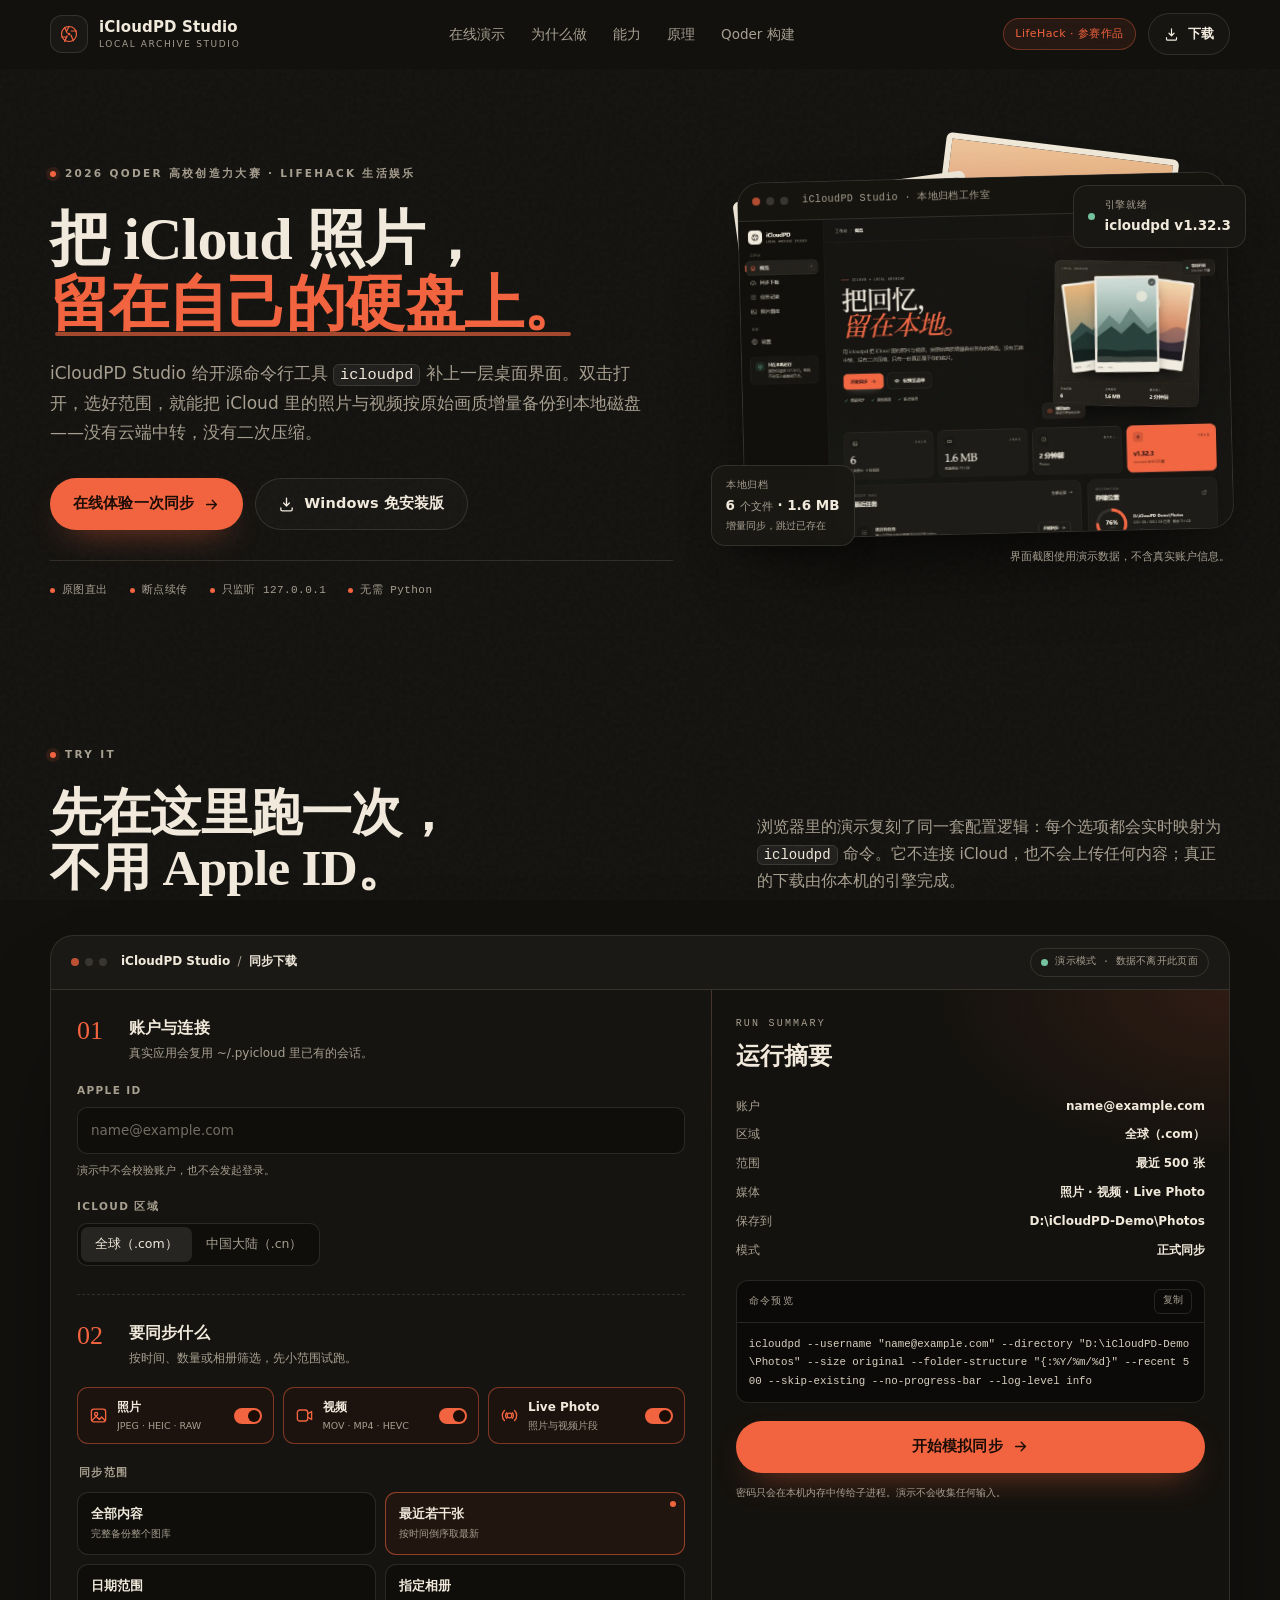
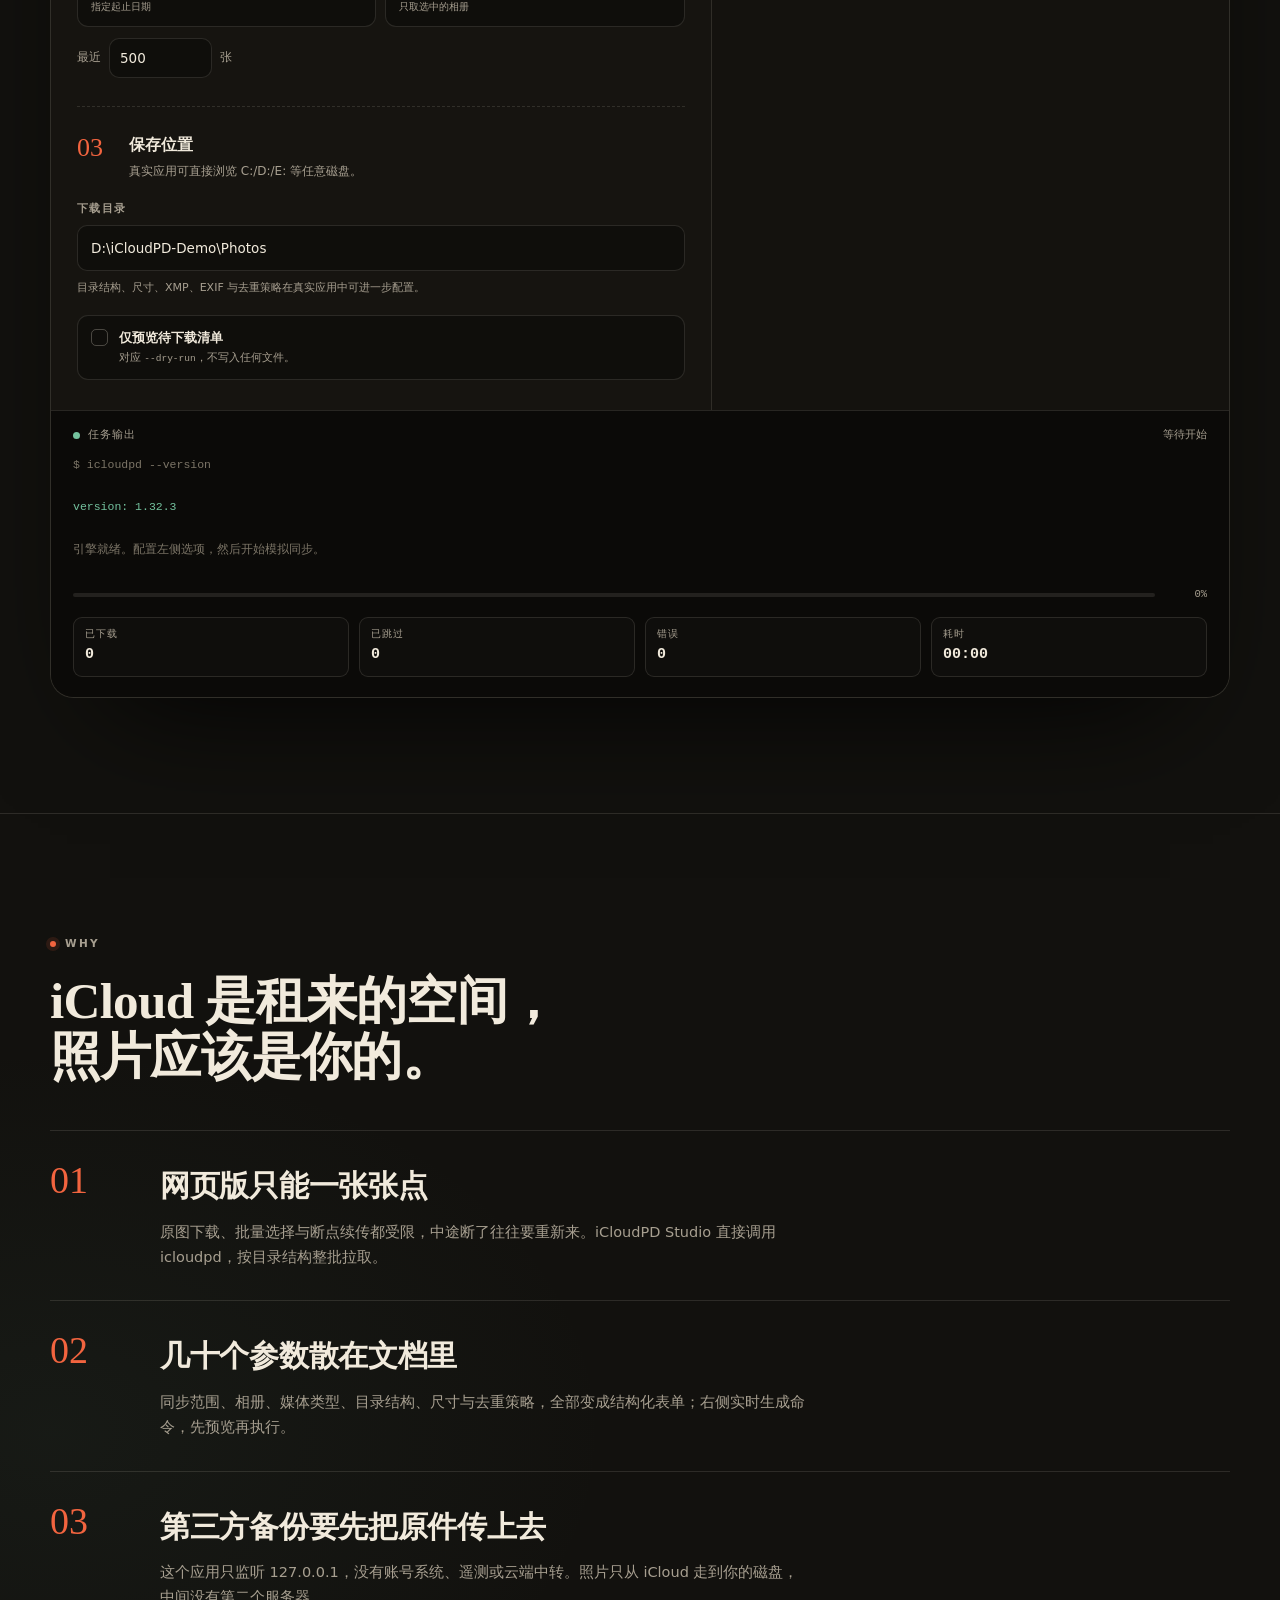
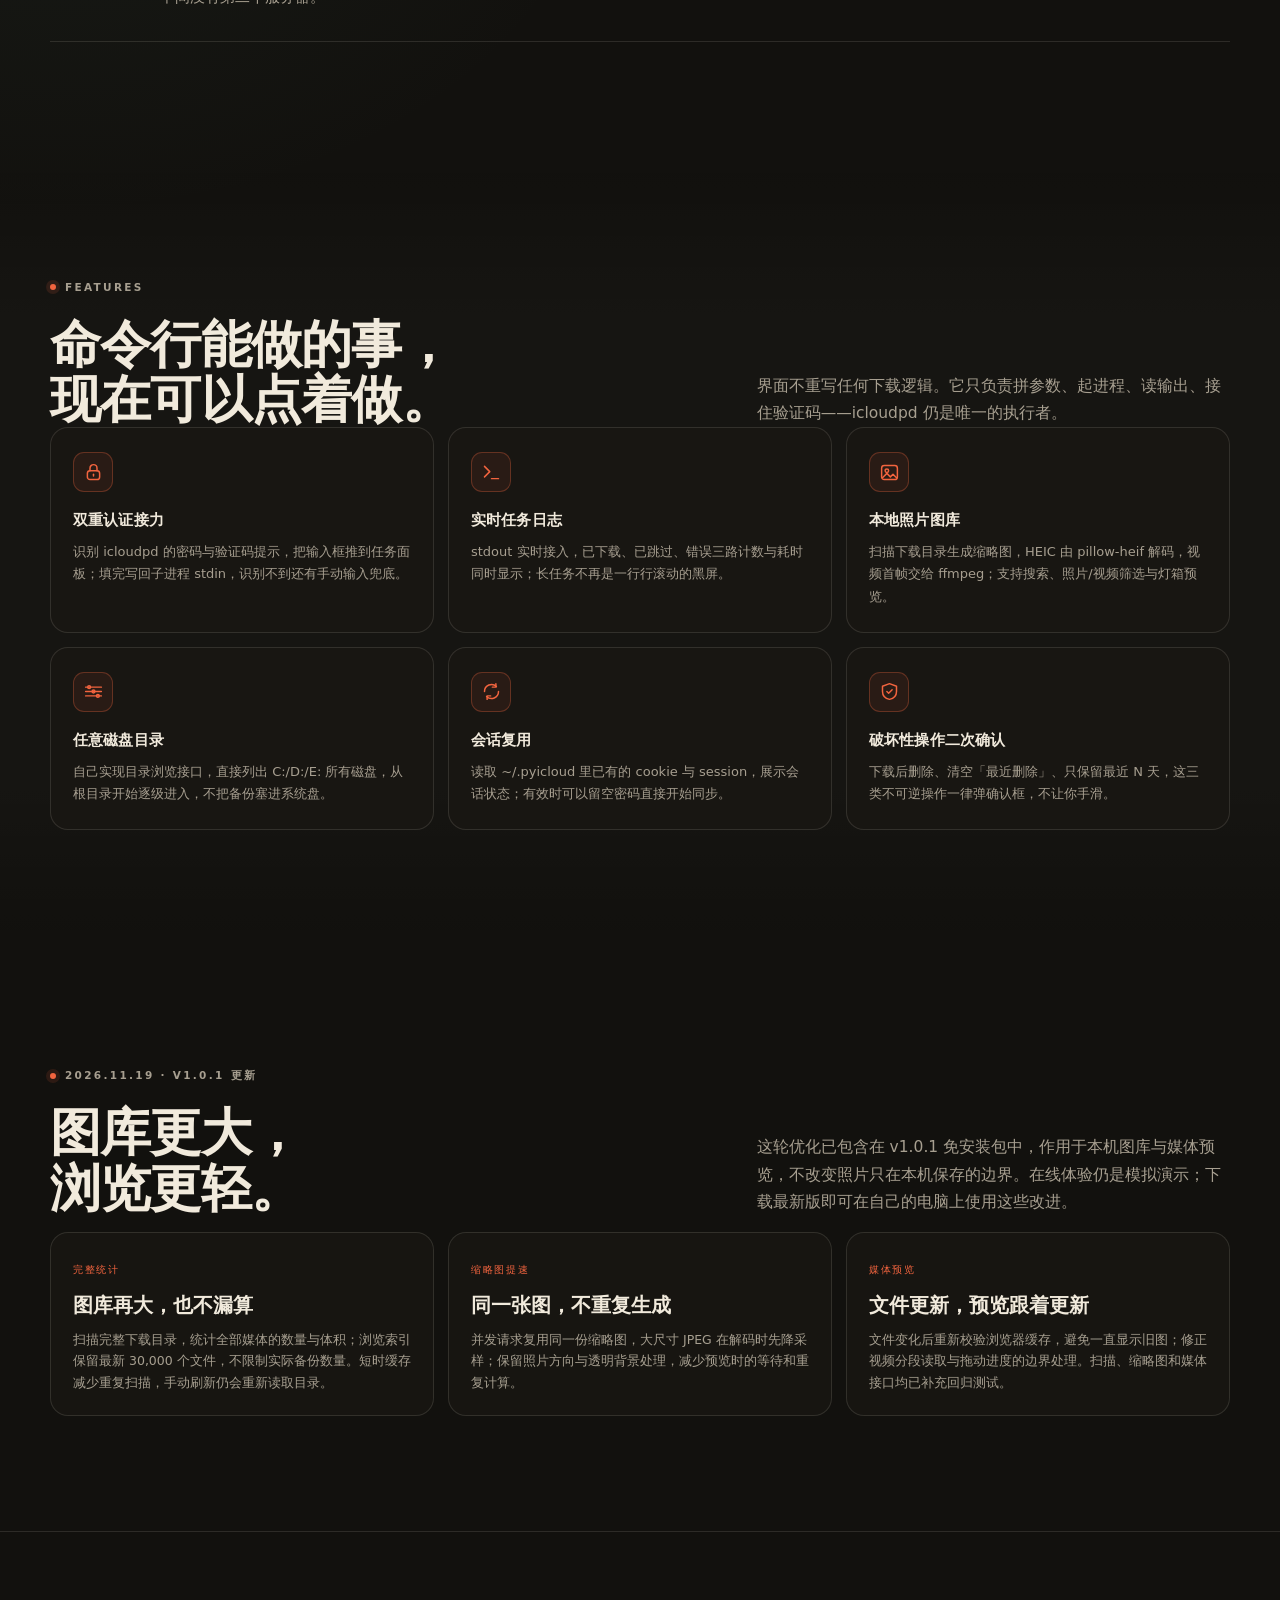
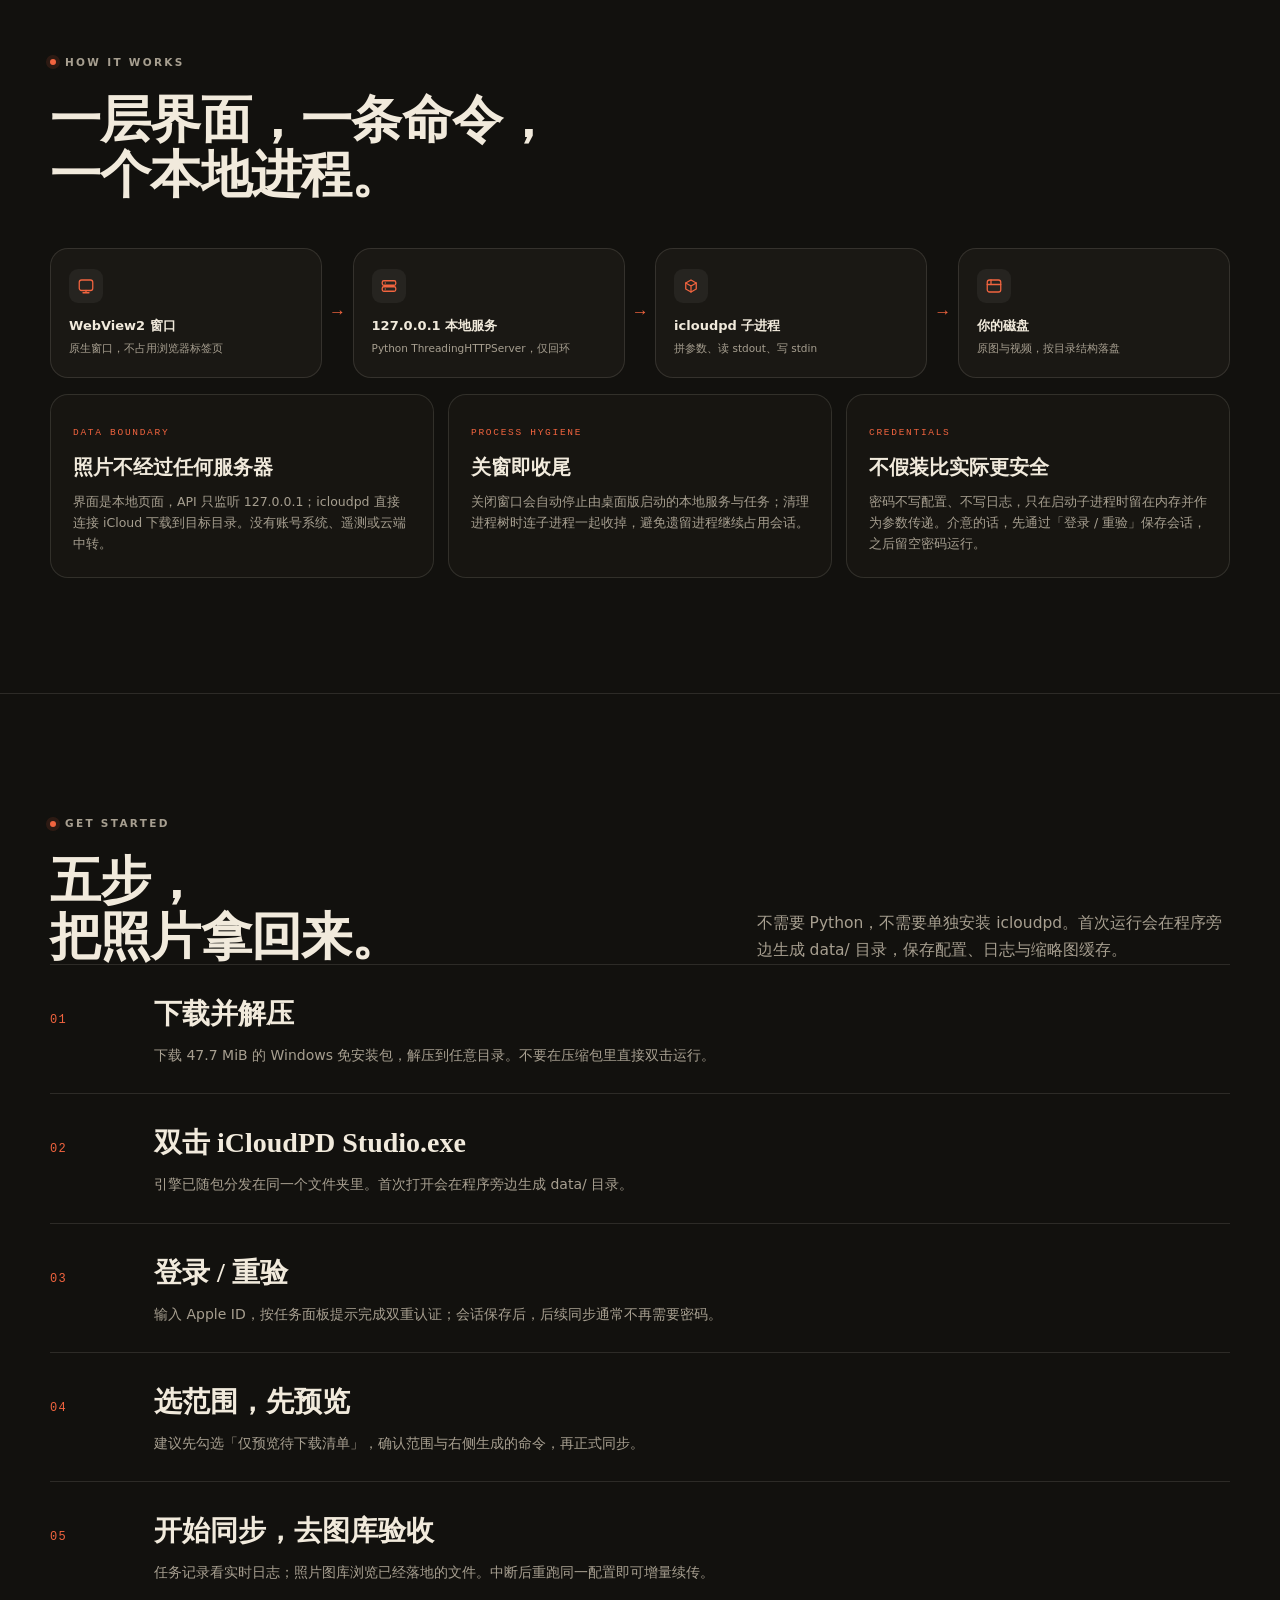
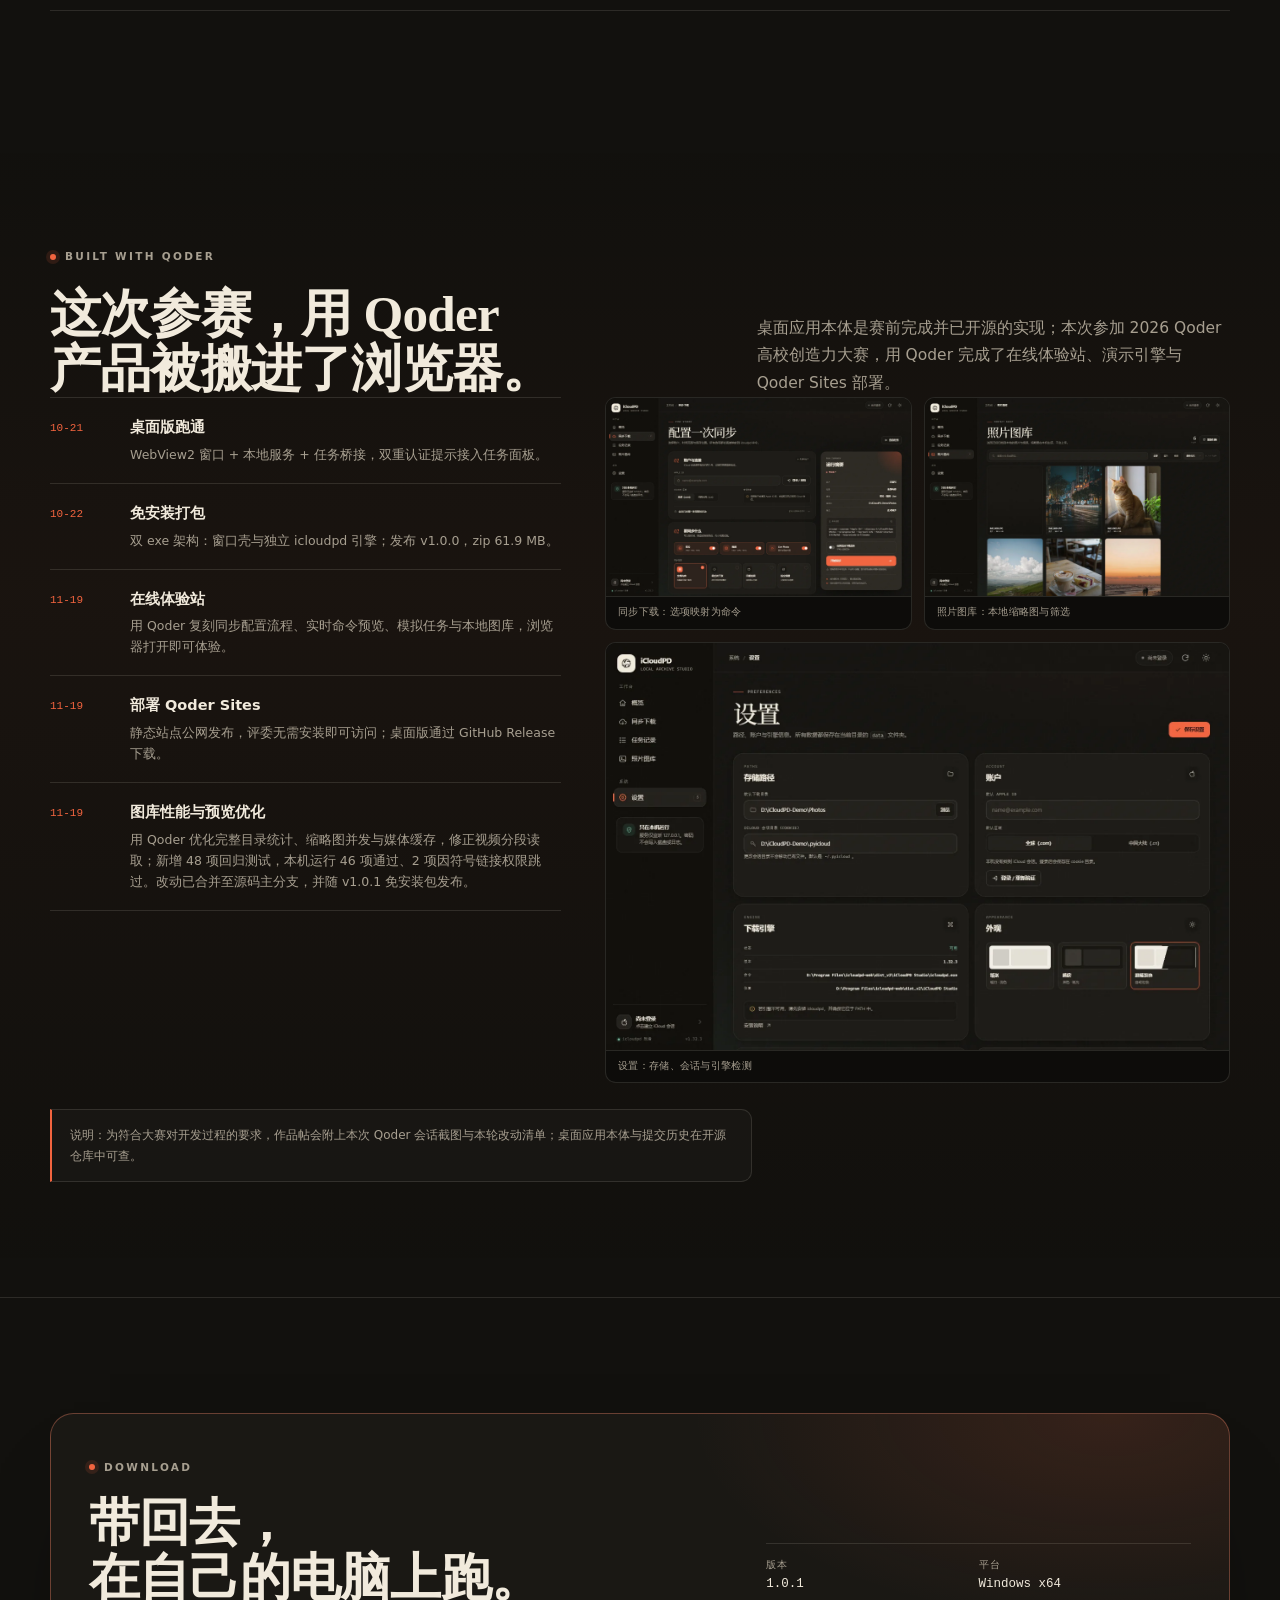
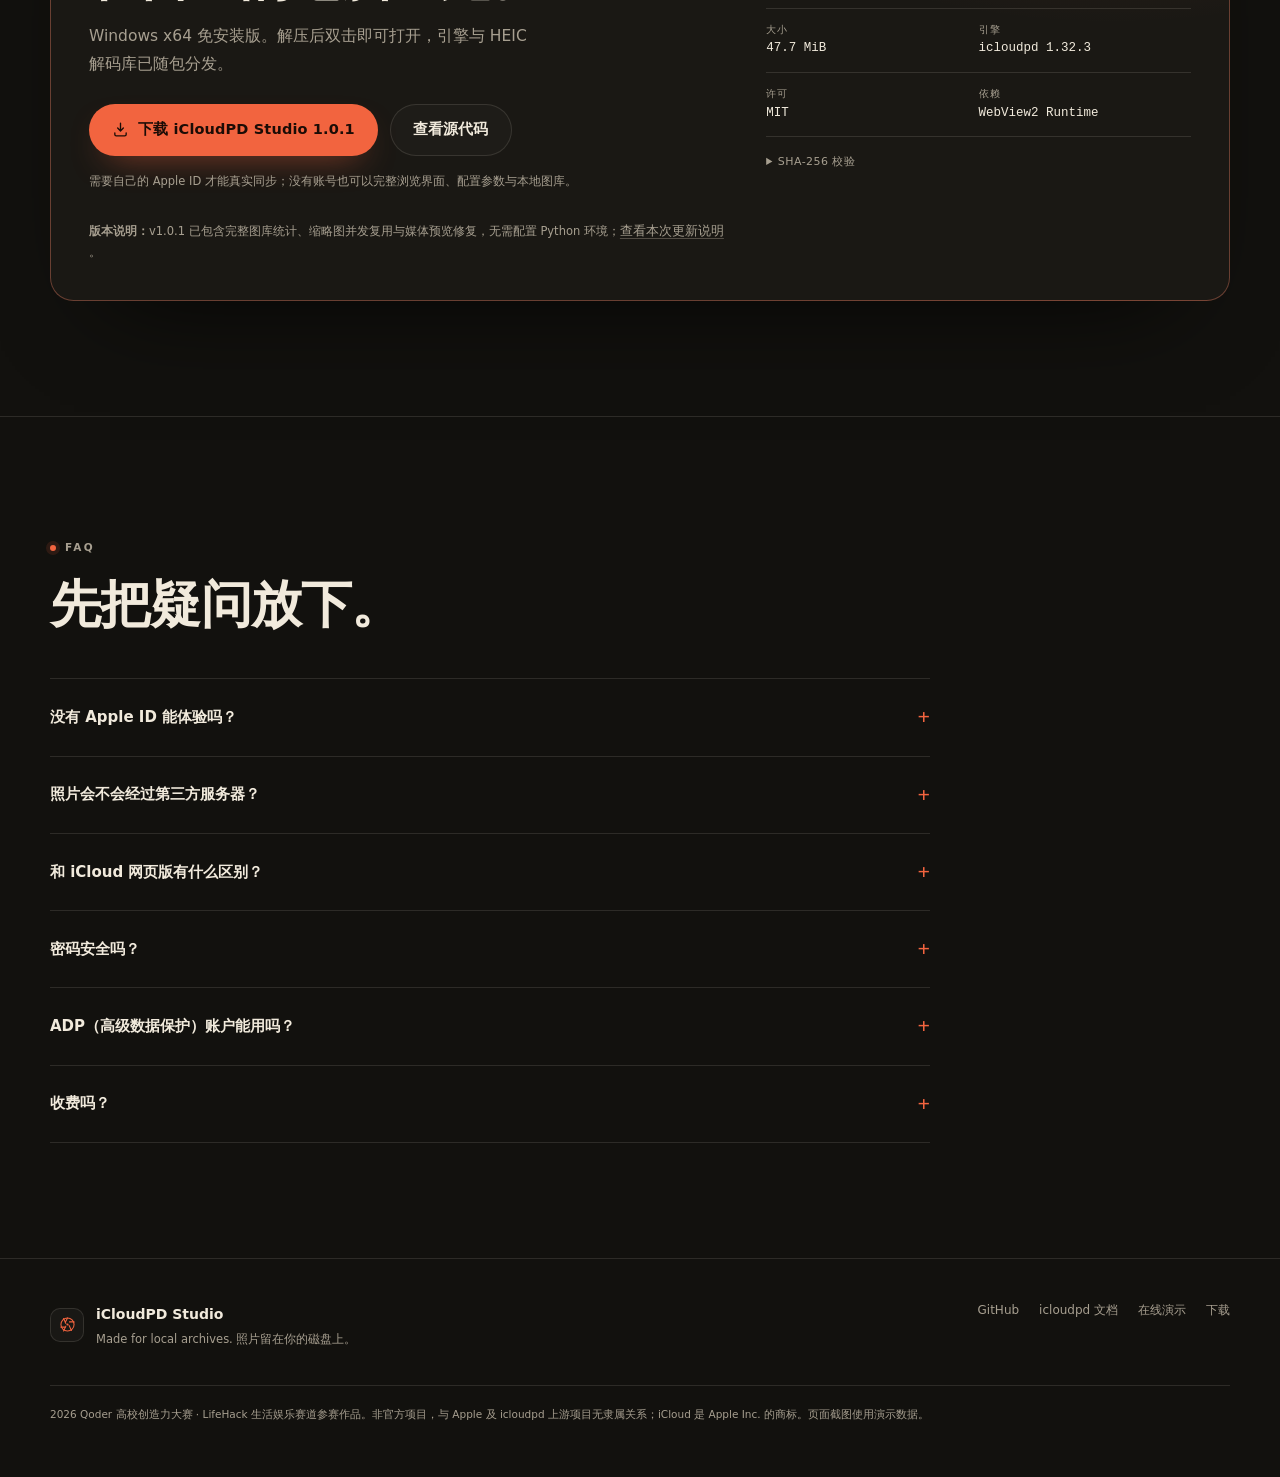
==== web/index.html @ 97afaafe "feat: 发布 v1.0.1 并纳入在线体验站 将图库与媒体预览优化提供为免安装版，统一应用版本、官网下载入口及校验信息。" ====
<!doctype html>
<html lang="zh-CN">
<head>
  <meta charset="utf-8">
  <meta name="viewport" content="width=device-width, initial-scale=1">
  <title>iCloudPD Studio — 把 iCloud 照片留在自己的硬盘上</title>
  <meta name="description" content="iCloudPD Studio 给开源命令行工具 icloudpd 补上一层桌面界面：双击就能把 iCloud 照片与视频按原始画质增量备份到本地。在线体验同步流程，下载 Windows 免安装版。">
  <meta name="theme-color" content="#12110e">
  <link rel="icon" href="assets/favicon.svg" type="image/svg+xml">
  <meta property="og:type" content="website">
  <meta property="og:title" content="iCloudPD Studio — 把 iCloud 照片留在自己的硬盘上">
  <meta property="og:description" content="给 icloudpd 补一层桌面界面：原图直出、增量续传、双重认证、本地图库。在线体验同步流程，或下载 Windows 免安装版。">
  <meta property="og:image" content="assets/cover.webp">
  <link rel="stylesheet" href="styles.css">
</head>
<body>
<a class="skip-link" href="#main">跳到主要内容</a>

<header class="site-header">
  <div class="shell header-inner">
    <a class="brand" href="#top" aria-label="iCloudPD Studio 首页">
      <span class="brand-mark" aria-hidden="true">
        <svg viewBox="0 0 64 64" role="img"><g fill="none" stroke="currentColor" stroke-width="3.2" stroke-linecap="round"><circle cx="32" cy="32" r="20"/><path d="M32 12 25 26M52 24H38M44 50l-7-15M20 52l7-15M12 40h14M20 14l7 15"/></g><circle cx="32" cy="32" r="3.4" fill="currentColor"/></svg>
      </span>
      <span class="brand-text">
        <strong>iCloudPD Studio</strong>
        <small>LOCAL ARCHIVE STUDIO</small>
      </span>
    </a>

    <nav class="nav" aria-label="主要导航">
      <a href="#demo">在线演示</a>
      <a href="#why">为什么做</a>
      <a href="#features">能力</a>
      <a href="#how">原理</a>
      <a href="#qoder">Qoder 构建</a>
    </nav>

    <div class="header-actions">
      <span class="track-chip" title="2026 Qoder 高校创造力大赛赛道">LifeHack · 参赛作品</span>
      <a class="btn btn-ghost btn-sm" href="#download">
        <svg viewBox="0 0 24 24" aria-hidden="true"><path d="M12 3v11m0 0 4-4m-4 4-4-4M4 17v2a2 2 0 0 0 2 2h12a2 2 0 0 0 2-2v-2"/></svg>
        下载
      </a>
    </div>
  </div>
</header>

<main id="main">
  <a id="top"></a>

  <!-- Hero -->
  <section class="hero">
    <div class="shell hero-grid">
      <div class="hero-copy">
        <p class="eyebrow"><span class="dot"></span> 2026 Qoder 高校创造力大赛 · LifeHack 生活娱乐</p>
        <h1>把 iCloud 照片，<br><em>留在自己的硬盘上。</em></h1>
        <p class="lede">
          iCloudPD Studio 给开源命令行工具 <code>icloudpd</code> 补上一层桌面界面。双击打开，选好范围，就能把 iCloud 里的照片与视频按原始画质增量备份到本地磁盘——没有云端中转，没有二次压缩。
        </p>
        <div class="hero-actions">
          <a class="btn btn-primary" href="#demo">
            在线体验一次同步
            <svg viewBox="0 0 24 24" aria-hidden="true"><path d="M5 12h14m-6-6 6 6-6 6"/></svg>
          </a>
          <a class="btn btn-ghost" href="#download">
            <svg viewBox="0 0 24 24" aria-hidden="true"><path d="M12 3v11m0 0 4-4m-4 4-4-4M4 17v2a2 2 0 0 0 2 2h12a2 2 0 0 0 2-2v-2"/></svg>
            Windows 免安装版
          </a>
        </div>
        <ul class="hero-facts" aria-label="产品特征">
          <li>原图直出</li>
          <li>断点续传</li>
          <li>只监听 127.0.0.1</li>
          <li>无需 Python</li>
        </ul>
      </div>

      <div class="hero-visual" aria-label="iCloudPD Studio 工作台界面截图">
        <div class="photo-stack" aria-hidden="true">
          <span class="paper p1"></span>
          <span class="paper p2"></span>
          <span class="paper p3"></span>
        </div>
        <figure class="device-frame">
          <div class="device-bar" aria-hidden="true">
            <i></i><i></i><i></i>
            <span>iCloudPD Studio · 本地归档工作室</span>
          </div>
          <img src="assets/dashboard.webp" width="1440" height="940" alt="iCloudPD Studio 工作台：本地归档统计、最近任务与存储位置" fetchpriority="high">
        </figure>
        <div class="float-card float-engine">
          <span class="pulse" aria-hidden="true"></span>
          <div><small>引擎就绪</small><strong>icloudpd v1.32.3</strong></div>
        </div>
        <div class="float-card float-archive">
          <small>本地归档</small>
          <strong>6 <span>个文件</span> · 1.6 MB</strong>
          <em>增量同步，跳过已存在</em>
        </div>
        <p class="visual-note">界面截图使用演示数据，不含真实账户信息。</p>
      </div>
    </div>
  </section>

  <!-- Interactive demo -->
  <section class="section demo-section" id="demo">
    <div class="shell">
      <div class="section-head split">
        <div>
          <p class="eyebrow"><span class="dot"></span> TRY IT</p>
          <h2>先在这里跑一次，<br>不用 Apple ID。</h2>
        </div>
        <p class="section-lede">
          浏览器里的演示复刻了同一套配置逻辑：每个选项都会实时映射为 <code>icloudpd</code> 命令。它不连接 iCloud，也不会上传任何内容；真正的下载由你本机的引擎完成。
        </p>
      </div>

      <div class="demo-shell" data-demo>
        <div class="demo-topbar">
          <div class="win-dots" aria-hidden="true"><i></i><i></i><i></i></div>
          <p>iCloudPD Studio <span>/</span> 同步下载</p>
          <span class="demo-badge"><span class="pulse" aria-hidden="true"></span> 演示模式 · 数据不离开此页面</span>
        </div>

        <div class="demo-body">
          <form class="demo-form" id="sync-form" autocomplete="off">
            <div class="form-step">
              <div class="step-head"><span class="step-no">01</span><div><h3>账户与连接</h3><p>真实应用会复用 ~/.pyicloud 里已有的会话。</p></div></div>
              <label class="field">
                <span>Apple ID</span>
                <input type="text" id="account" name="account" placeholder="name@example.com" inputmode="email" spellcheck="false">
                <small>演示中不会校验账户，也不会发起登录。</small>
              </label>
              <div class="field">
                <span>iCloud 区域</span>
                <div class="segmented" role="group" aria-label="iCloud 区域">
                  <button type="button" class="seg is-active" data-region="com" aria-pressed="true">全球（.com）</button>
                  <button type="button" class="seg" data-region="cn" aria-pressed="false">中国大陆（.cn）</button>
                </div>
              </div>
            </div>

            <div class="form-step">
              <div class="step-head"><span class="step-no">02</span><div><h3>要同步什么</h3><p>按时间、数量或相册筛选，先小范围试跑。</p></div></div>

              <div class="media-row" role="group" aria-label="媒体类型">
                <label class="toggle-card is-on">
                  <input type="checkbox" id="media-photo" checked>
                  <span class="toggle-icon" aria-hidden="true">
                    <svg viewBox="0 0 24 24"><rect x="3" y="4" width="18" height="16" rx="3"/><circle cx="9" cy="10" r="2"/><path d="m4 18 5-5 4 4 3-3 4 4"/></svg>
                  </span>
                  <span><strong>照片</strong><small>JPEG · HEIC · RAW</small></span>
                  <span class="switch" aria-hidden="true"></span>
                </label>
                <label class="toggle-card is-on">
                  <input type="checkbox" id="media-video" checked>
                  <span class="toggle-icon" aria-hidden="true">
                    <svg viewBox="0 0 24 24"><rect x="3" y="5" width="13" height="14" rx="3"/><path d="m16 10 5-3v10l-5-3"/></svg>
                  </span>
                  <span><strong>视频</strong><small>MOV · MP4 · HEVC</small></span>
                  <span class="switch" aria-hidden="true"></span>
                </label>
                <label class="toggle-card is-on">
                  <input type="checkbox" id="media-live" checked>
                  <span class="toggle-icon" aria-hidden="true">
                    <svg viewBox="0 0 24 24"><circle cx="12" cy="12" r="3"/><path d="M5.6 5.6a9 9 0 0 0 0 12.8M18.4 5.6a9 9 0 0 1 0 12.8M8.5 8.5a5 5 0 0 0 0 7M15.5 8.5a5 5 0 0 1 0 7"/></svg>
                  </span>
                  <span><strong>Live Photo</strong><small>照片与视频片段</small></span>
                  <span class="switch" aria-hidden="true"></span>
                </label>
              </div>

              <fieldset class="scope-field">
                <legend>同步范围</legend>
                <div class="scope-grid">
                  <label class="scope-card">
                    <input type="radio" name="scope" value="all">
                    <span class="scope-inner"><strong>全部内容</strong><small>完整备份整个图库</small></span>
                  </label>
                  <label class="scope-card is-active">
                    <input type="radio" name="scope" value="recent" checked>
                    <span class="scope-inner"><strong>最近若干张</strong><small>按时间倒序取最新</small></span>
                  </label>
                  <label class="scope-card">
                    <input type="radio" name="scope" value="range">
                    <span class="scope-inner"><strong>日期范围</strong><small>指定起止日期</small></span>
                  </label>
                  <label class="scope-card">
                    <input type="radio" name="scope" value="album">
                    <span class="scope-inner"><strong>指定相册</strong><small>只取选中的相册</small></span>
                  </label>
                </div>

                <div class="scope-extra" data-extra="recent">
                  <label class="inline-field"><span>最近</span><input type="number" id="recent-count" min="1" max="50000" value="500"><span>张</span></label>
                </div>
                <div class="scope-extra" data-extra="range" hidden>
                  <label class="inline-field"><span>从</span><input type="date" id="date-from" value="2026-01-01"><span>到</span><input type="date" id="date-to" value="2026-06-30"></label>
                </div>
                <div class="scope-extra" data-extra="album" hidden>
                  <label class="inline-field"><span>相册名</span><input type="text" id="album-name" value="旅行" maxlength="40"></label>
                </div>
              </fieldset>
            </div>

            <div class="form-step">
              <div class="step-head"><span class="step-no">03</span><div><h3>保存位置</h3><p>真实应用可直接浏览 C:/D:/E: 等任意磁盘。</p></div></div>
              <label class="field">
                <span>下载目录</span>
                <input type="text" id="directory" value="D:\iCloudPD-Demo\Photos" spellcheck="false">
                <small>目录结构、尺寸、XMP、EXIF 与去重策略在真实应用中可进一步配置。</small>
              </label>
              <label class="check-row">
                <input type="checkbox" id="preview-only">
                <span class="check-box" aria-hidden="true"></span>
                <span><strong>仅预览待下载清单</strong><small>对应 <code>--dry-run</code>，不写入任何文件。</small></span>
              </label>
            </div>
          </form>

          <aside class="run-summary" aria-label="运行摘要">
            <div class="summary-top">
              <p class="mono-label">RUN SUMMARY</p>
              <h3>运行摘要</h3>
            </div>
            <dl class="summary-list">
              <div><dt>账户</dt><dd id="sum-account">name@example.com</dd></div>
              <div><dt>区域</dt><dd id="sum-region">全球（.com）</dd></div>
              <div><dt>范围</dt><dd id="sum-scope">最近 500 张</dd></div>
              <div><dt>媒体</dt><dd id="sum-media">照片 · 视频 · Live Photo</dd></div>
              <div><dt>保存到</dt><dd id="sum-dir" class="ellipsis">D:\iCloudPD-Demo\Photos</dd></div>
              <div><dt>模式</dt><dd id="sum-mode">正式同步</dd></div>
            </dl>

            <div class="command-block">
              <div class="command-head">
                <span>命令预览</span>
                <button type="button" class="copy-btn" id="copy-command">复制</button>
              </div>
              <pre id="command-preview"><code></code></pre>
            </div>

            <button type="button" class="btn btn-primary btn-block" id="start-sync">
              开始模拟同步
              <svg viewBox="0 0 24 24" aria-hidden="true"><path d="M5 12h14m-6-6 6 6-6 6"/></svg>
            </button>
            <button type="button" class="text-btn" id="reset-demo" hidden>重置演示</button>
            <p class="summary-hint">密码只会在本机内存中传给子进程。演示不会收集任何输入。</p>
          </aside>
        </div>

        <div class="terminal" id="terminal">
          <div class="terminal-head">
            <span class="terminal-title"><span class="pulse" aria-hidden="true"></span> 任务输出</span>
            <span class="terminal-status" id="terminal-status">等待开始</span>
          </div>
          <pre class="terminal-log" id="log" role="log" aria-live="polite" aria-label="模拟任务日志"><span class="ln muted">$ icloudpd --version</span>
<span class="ln ok">version: 1.32.3</span>
<span class="ln muted">引擎就绪。配置左侧选项，然后开始模拟同步。</span></pre>

          <div class="mfa-panel" id="mfa-panel" hidden>
            <div>
              <strong>需要双重认证</strong>
              <p>你的 Apple ID 正在新设备上登录。输入验证码继续（演示：任意 6 位数字）。</p>
            </div>
            <div class="mfa-actions">
              <input type="text" id="mfa-code" inputmode="numeric" maxlength="6" placeholder="000000" aria-label="双重认证验证码">
              <button type="button" class="btn btn-primary btn-sm" id="mfa-submit">提交验证码</button>
              <button type="button" class="text-btn" id="mfa-fill">填入 123456</button>
            </div>
          </div>

          <div class="progress-row">
            <div class="progress" role="progressbar" aria-label="模拟同步进度" aria-valuemin="0" aria-valuemax="100" aria-valuenow="0" id="progress">
              <span id="progress-bar"></span>
            </div>
            <span id="progress-label">0%</span>
          </div>

          <div class="counters">
            <span><small>已下载</small><strong id="count-done">0</strong></span>
            <span><small>已跳过</small><strong id="count-skip">0</strong></span>
            <span><small>错误</small><strong id="count-error">0</strong></span>
            <span><small>耗时</small><strong id="count-time">00:00</strong></span>
          </div>
        </div>
      </div>

      <!-- Result gallery -->
      <div class="result-gallery" id="result-gallery" hidden>
        <div class="gallery-head">
          <div>
            <p class="mono-label">CONTACT SHEET</p>
            <h3>归档结果 <span id="result-total">6 个文件</span></h3>
            <p class="gallery-sub">演示素材，用于展示真实应用里的本地图库；不是任何账户的真实照片。</p>
          </div>
          <div class="gallery-tools">
            <label class="search-box">
              <svg viewBox="0 0 24 24" aria-hidden="true"><circle cx="11" cy="11" r="7"/><path d="m20 20-3.5-3.5"/></svg>
              <input type="search" id="gallery-search" placeholder="搜索文件名…" aria-label="搜索文件名">
            </label>
            <div class="filter-chips" role="group" aria-label="媒体筛选">
              <button type="button" class="chip is-active" data-filter="all">全部</button>
              <button type="button" class="chip" data-filter="photo">照片</button>
              <button type="button" class="chip" data-filter="video">视频</button>
            </div>
          </div>
        </div>

        <div class="gallery-grid" id="gallery-grid">
          <button type="button" class="photo-card" data-type="photo" data-name="IMG_0004.JPG" data-src="assets/demo-2.webp" data-size="345.7 KB">
            <span class="photo-img"><img src="assets/demo-2.webp" width="265" height="290" alt="夜晚下过雨的城市街道" loading="lazy"></span>
            <span class="photo-meta"><strong>IMG_0004.JPG</strong><small>照片 · 345.7 KB</small></span>
          </button>
          <button type="button" class="photo-card" data-type="photo" data-name="IMG_0002.JPG" data-src="assets/demo-3.webp" data-size="301.3 KB">
            <span class="photo-img"><img src="assets/demo-3.webp" width="273" height="290" alt="窗台上的橘猫" loading="lazy"></span>
            <span class="photo-meta"><strong>IMG_0002.JPG</strong><small>照片 · 301.3 KB</small></span>
          </button>
          <button type="button" class="photo-card" data-type="photo" data-name="IMG_0001.JPG" data-src="assets/demo-4.webp" data-size="286.9 KB">
            <span class="photo-img"><img src="assets/demo-4.webp" width="265" height="268" alt="云层下的绿色山谷" loading="lazy"></span>
            <span class="photo-meta"><strong>IMG_0001.JPG</strong><small>照片 · 286.9 KB</small></span>
          </button>
          <button type="button" class="photo-card" data-type="photo" data-name="IMG_0003.JPG" data-src="assets/demo-5.webp" data-size="318.2 KB">
            <span class="photo-img"><img src="assets/demo-5.webp" width="265" height="268" alt="桌上的拿铁与蛋糕" loading="lazy"></span>
            <span class="photo-meta"><strong>IMG_0003.JPG</strong><small>照片 · 318.2 KB</small></span>
          </button>
          <button type="button" class="photo-card" data-type="photo" data-name="IMG_0005.JPG" data-src="assets/demo-6.webp" data-size="262.4 KB">
            <span class="photo-img"><img src="assets/demo-6.webp" width="273" height="268" alt="海边日落与两个人的剪影" loading="lazy"></span>
            <span class="photo-meta"><strong>IMG_0005.JPG</strong><small>照片 · 262.4 KB</small></span>
          </button>
          <button type="button" class="photo-card video-card" data-type="video" data-name="IMG_0007.MOV" data-size="12.8 MB">
            <span class="photo-img video-thumb">
              <span class="play-badge" aria-hidden="true"><svg viewBox="0 0 24 24"><path d="M8 5v14l11-7z"/></svg></span>
              <span class="video-lines" aria-hidden="true"></span>
            </span>
            <span class="photo-meta"><strong>IMG_0007.MOV</strong><small>视频 · 12.8 MB</small></span>
          </button>
        </div>
        <p class="gallery-empty" id="gallery-empty" hidden>没有匹配的文件。</p>
      </div>
    </div>
  </section>

  <!-- Why -->
  <section class="section why-section" id="why">
    <div class="shell">
      <div class="section-head">
        <p class="eyebrow"><span class="dot"></span> WHY</p>
        <h2>iCloud 是租来的空间，<br>照片应该是你的。</h2>
      </div>

      <div class="problem-list">
        <article class="problem">
          <span class="problem-no">01</span>
          <div>
            <h3>网页版只能一张张点</h3>
            <p>原图下载、批量选择与断点续传都受限，中途断了往往要重新来。iCloudPD Studio 直接调用 icloudpd，按目录结构整批拉取。</p>
          </div>
        </article>
        <article class="problem">
          <span class="problem-no">02</span>
          <div>
            <h3>几十个参数散在文档里</h3>
            <p>同步范围、相册、媒体类型、目录结构、尺寸与去重策略，全部变成结构化表单；右侧实时生成命令，先预览再执行。</p>
          </div>
        </article>
        <article class="problem">
          <span class="problem-no">03</span>
          <div>
            <h3>第三方备份要先把原件传上去</h3>
            <p>这个应用只监听 127.0.0.1，没有账号系统、遥测或云端中转。照片只从 iCloud 走到你的磁盘，中间没有第二个服务器。</p>
          </div>
        </article>
      </div>
    </div>
  </section>

  <!-- Features -->
  <section class="section features-section" id="features">
    <div class="shell">
      <div class="section-head split">
        <div>
          <p class="eyebrow"><span class="dot"></span> FEATURES</p>
          <h2>命令行能做的事，<br>现在可以点着做。</h2>
        </div>
        <p class="section-lede">界面不重写任何下载逻辑。它只负责拼参数、起进程、读输出、接住验证码——icloudpd 仍是唯一的执行者。</p>
      </div>

      <div class="feature-grid">
        <article class="feature">
          <span class="feature-icon" aria-hidden="true"><svg viewBox="0 0 24 24"><rect x="5" y="10" width="14" height="10" rx="3"/><path d="M8 10V7a4 4 0 0 1 8 0v3"/><path d="M12 14v2"/></svg></span>
          <h3>双重认证接力</h3>
          <p>识别 icloudpd 的密码与验证码提示，把输入框推到任务面板；填完写回子进程 stdin，识别不到还有手动输入兜底。</p>
        </article>
        <article class="feature">
          <span class="feature-icon" aria-hidden="true"><svg viewBox="0 0 24 24"><path d="m4 17 6-6-6-6"/><path d="M12 19h8"/></svg></span>
          <h3>实时任务日志</h3>
          <p>stdout 实时接入，已下载、已跳过、错误三路计数与耗时同时显示；长任务不再是一行行滚动的黑屏。</p>
        </article>
        <article class="feature">
          <span class="feature-icon" aria-hidden="true"><svg viewBox="0 0 24 24"><rect x="3" y="4" width="18" height="16" rx="3"/><circle cx="9" cy="10" r="2"/><path d="m4 18 5-5 4 4 3-3 4 4"/></svg></span>
          <h3>本地照片图库</h3>
          <p>扫描下载目录生成缩略图，HEIC 由 pillow-heif 解码，视频首帧交给 ffmpeg；支持搜索、照片/视频筛选与灯箱预览。</p>
        </article>
        <article class="feature">
          <span class="feature-icon" aria-hidden="true"><svg viewBox="0 0 24 24"><path d="M3 7h18M3 12h18M3 17h18"/><circle cx="7" cy="7" r="1.6"/><circle cx="12" cy="12" r="1.6"/><circle cx="17" cy="17" r="1.6"/></svg></span>
          <h3>任意磁盘目录</h3>
          <p>自己实现目录浏览接口，直接列出 C:/D:/E: 所有磁盘，从根目录开始逐级进入，不把备份塞进系统盘。</p>
        </article>
        <article class="feature">
          <span class="feature-icon" aria-hidden="true"><svg viewBox="0 0 24 24"><path d="M4 12a8 8 0 0 1 13.6-5.7M20 12a8 8 0 0 1-13.6 5.7"/><path d="M17 3v4h-4M7 21v-4h4"/></svg></span>
          <h3>会话复用</h3>
          <p>读取 ~/.pyicloud 里已有的 cookie 与 session，展示会话状态；有效时可以留空密码直接开始同步。</p>
        </article>
        <article class="feature">
          <span class="feature-icon" aria-hidden="true"><svg viewBox="0 0 24 24"><path d="M12 3 4 6v6c0 5 3.4 8 8 9 4.6-1 8-4 8-9V6z"/><path d="m9 12 2 2 4-4"/></svg></span>
          <h3>破坏性操作二次确认</h3>
          <p>下载后删除、清空「最近删除」、只保留最近 N 天，这三类不可逆操作一律弹确认框，不让你手滑。</p>
        </article>
      </div>
    </div>
  </section>

  <section class="section" id="updates" aria-labelledby="updates-title">
    <div class="shell">
      <div class="section-head split">
        <div>
          <p class="eyebrow"><span class="dot"></span> 2026.11.19 · v1.0.1 更新</p>
          <h2 id="updates-title">图库更大，<br>浏览更轻。</h2>
        </div>
        <p class="section-lede">这轮优化已包含在 v1.0.1 免安装包中，作用于本机图库与媒体预览，不改变照片只在本机保存的边界。在线体验仍是模拟演示；下载最新版即可在自己的电脑上使用这些改进。</p>
      </div>
      <div class="how-notes">
        <article class="note-card">
          <span class="note-label">完整统计</span>
          <h3>图库再大，也不漏算</h3>
          <p>扫描完整下载目录，统计全部媒体的数量与体积；浏览索引保留最新 30,000 个文件，不限制实际备份数量。短时缓存减少重复扫描，手动刷新仍会重新读取目录。</p>
        </article>
        <article class="note-card">
          <span class="note-label">缩略图提速</span>
          <h3>同一张图，不重复生成</h3>
          <p>并发请求复用同一份缩略图，大尺寸 JPEG 在解码时先降采样；保留照片方向与透明背景处理，减少预览时的等待和重复计算。</p>
        </article>
        <article class="note-card">
          <span class="note-label">媒体预览</span>
          <h3>文件更新，预览跟着更新</h3>
          <p>文件变化后重新校验浏览器缓存，避免一直显示旧图；修正视频分段读取与拖动进度的边界处理。扫描、缩略图和媒体接口均已补充回归测试。</p>
        </article>
      </div>
    </div>
  </section>

  <!-- How it works -->
  <section class="section how-section" id="how">
    <div class="shell">
      <div class="section-head">
        <p class="eyebrow"><span class="dot"></span> HOW IT WORKS</p>
        <h2>一层界面，一条命令，<br>一个本地进程。</h2>
      </div>

      <div class="flow" role="img" aria-label="数据流：WebView2 窗口到本地服务，再到 icloudpd 子进程，最后写入本地磁盘">
        <div class="flow-node">
          <span class="flow-icon" aria-hidden="true"><svg viewBox="0 0 24 24"><rect x="3" y="4" width="18" height="14" rx="3"/><path d="M8 21h8M12 18v3"/></svg></span>
          <strong>WebView2 窗口</strong>
          <small>原生窗口，不占用浏览器标签页</small>
        </div>
        <span class="flow-arrow" aria-hidden="true">→</span>
        <div class="flow-node">
          <span class="flow-icon" aria-hidden="true"><svg viewBox="0 0 24 24"><rect x="3" y="5" width="18" height="6" rx="2"/><rect x="3" y="13" width="18" height="6" rx="2"/><path d="M7 8h.01M7 16h.01"/></svg></span>
          <strong>127.0.0.1 本地服务</strong>
          <small>Python ThreadingHTTPServer，仅回环</small>
        </div>
        <span class="flow-arrow" aria-hidden="true">→</span>
        <div class="flow-node">
          <span class="flow-icon" aria-hidden="true"><svg viewBox="0 0 24 24"><path d="m5 8 7-4 7 4v8l-7 4-7-4z"/><path d="m5 8 7 4 7-4M12 12v8"/></svg></span>
          <strong>icloudpd 子进程</strong>
          <small>拼参数、读 stdout、写 stdin</small>
        </div>
        <span class="flow-arrow" aria-hidden="true">→</span>
        <div class="flow-node">
          <span class="flow-icon" aria-hidden="true"><svg viewBox="0 0 24 24"><rect x="3" y="4" width="18" height="16" rx="3"/><path d="M3 10h18M8 4v6"/></svg></span>
          <strong>你的磁盘</strong>
          <small>原图与视频，按目录结构落盘</small>
        </div>
      </div>

      <div class="how-notes">
        <div class="note-card">
          <span class="note-label">DATA BOUNDARY</span>
          <h3>照片不经过任何服务器</h3>
          <p>界面是本地页面，API 只监听 127.0.0.1；icloudpd 直接连接 iCloud 下载到目标目录。没有账号系统、遥测或云端中转。</p>
        </div>
        <div class="note-card">
          <span class="note-label">PROCESS HYGIENE</span>
          <h3>关窗即收尾</h3>
          <p>关闭窗口会自动停止由桌面版启动的本地服务与任务；清理进程树时连子进程一起收掉，避免遗留进程继续占用会话。</p>
        </div>
        <div class="note-card">
          <span class="note-label">CREDENTIALS</span>
          <h3>不假装比实际更安全</h3>
          <p>密码不写配置、不写日志，只在启动子进程时留在内存并作为参数传递。介意的话，先通过「登录 / 重验」保存会话，之后留空密码运行。</p>
        </div>
      </div>
    </div>
  </section>

  <!-- Steps -->
  <section class="section steps-section" id="steps">
    <div class="shell">
      <div class="section-head split">
        <div>
          <p class="eyebrow"><span class="dot"></span> GET STARTED</p>
          <h2>五步，<br>把照片拿回来。</h2>
        </div>
        <p class="section-lede">不需要 Python，不需要单独安装 icloudpd。首次运行会在程序旁边生成 data/ 目录，保存配置、日志与缩略图缓存。</p>
      </div>

      <ol class="steps">
        <li><span class="step-num">01</span><div><h3>下载并解压</h3><p>下载 47.7 MiB 的 Windows 免安装包，解压到任意目录。不要在压缩包里直接双击运行。</p></div></li>
        <li><span class="step-num">02</span><div><h3>双击 iCloudPD Studio.exe</h3><p>引擎已随包分发在同一个文件夹里。首次打开会在程序旁边生成 data/ 目录。</p></div></li>
        <li><span class="step-num">03</span><div><h3>登录 / 重验</h3><p>输入 Apple ID，按任务面板提示完成双重认证；会话保存后，后续同步通常不再需要密码。</p></div></li>
        <li><span class="step-num">04</span><div><h3>选范围，先预览</h3><p>建议先勾选「仅预览待下载清单」，确认范围与右侧生成的命令，再正式同步。</p></div></li>
        <li><span class="step-num">05</span><div><h3>开始同步，去图库验收</h3><p>任务记录看实时日志；照片图库浏览已经落地的文件。中断后重跑同一配置即可增量续传。</p></div></li>
      </ol>
    </div>
  </section>

  <!-- Qoder -->
  <section class="section qoder-section" id="qoder">
    <div class="shell">
      <div class="section-head split">
        <div>
          <p class="eyebrow"><span class="dot"></span> BUILT WITH QODER</p>
          <h2>这次参赛，用 Qoder<br>产品被搬进了浏览器。</h2>
        </div>
        <p class="section-lede">
          桌面应用本体是赛前完成并已开源的实现；本次参加 2026 Qoder 高校创造力大赛，用 Qoder 完成了在线体验站、演示引擎与 Qoder Sites 部署。
        </p>
      </div>

      <div class="qoder-layout">
        <ol class="timeline">
          <li><span class="time">10-21</span><div><h3>桌面版跑通</h3><p>WebView2 窗口 + 本地服务 + 任务桥接，双重认证提示接入任务面板。</p></div></li>
          <li><span class="time">10-22</span><div><h3>免安装打包</h3><p>双 exe 架构：窗口壳与独立 icloudpd 引擎；发布 v1.0.0，zip 61.9 MB。</p></div></li>
          <li><span class="time">11-19</span><div><h3>在线体验站</h3><p>用 Qoder 复刻同步配置流程、实时命令预览、模拟任务与本地图库，浏览器打开即可体验。</p></div></li>
          <li><span class="time">11-19</span><div><h3>部署 Qoder Sites</h3><p>静态站点公网发布，评委无需安装即可访问；桌面版通过 GitHub Release 下载。</p></div></li>
          <li><span class="time">11-19</span><div><h3>图库性能与预览优化</h3><p>用 Qoder 优化完整目录统计、缩略图并发与媒体缓存，修正视频分段读取；新增 48 项回归测试，本机运行 46 项通过、2 项因符号链接权限跳过。改动已合并至源码主分支，并随 v1.0.1 免安装包发布。</p></div></li>
        </ol>

        <div class="shot-stack">
          <figure><img src="assets/download.webp" width="1440" height="940" alt="同步下载配置页" loading="lazy"><figcaption>同步下载：选项映射为命令</figcaption></figure>
          <figure><img src="assets/gallery.webp" width="1440" height="940" alt="照片图库页面" loading="lazy"><figcaption>照片图库：本地缩略图与筛选</figcaption></figure>
          <figure><img src="assets/settings.webp" width="1440" height="940" alt="设置页面" loading="lazy"><figcaption>设置：存储、会话与引擎检测</figcaption></figure>
        </div>
      </div>

      <p class="honest-note">
        说明：为符合大赛对开发过程的要求，作品帖会附上本次 Qoder 会话截图与本轮改动清单；桌面应用本体与提交历史在开源仓库中可查。
      </p>
    </div>
  </section>

  <!-- Download -->
  <section class="section download-section" id="download">
    <div class="shell">
      <div class="download-card">
        <div class="download-main">
          <p class="eyebrow"><span class="dot"></span> DOWNLOAD</p>
          <h2>带回去，<br>在自己的电脑上跑。</h2>
          <p class="section-lede">Windows x64 免安装版。解压后双击即可打开，引擎与 HEIC 解码库已随包分发。</p>
          <div class="download-actions">
            <a class="btn btn-primary" href="https://github.com/Niobium-41-nb/icloudpd-studio/releases/download/v1.0.1/iCloudPD-Studio-1.0.1-win64.zip" target="_blank" rel="noopener">
              <svg viewBox="0 0 24 24" aria-hidden="true"><path d="M12 3v11m0 0 4-4m-4 4-4-4M4 17v2a2 2 0 0 0 2 2h12a2 2 0 0 0 2-2v-2"/></svg>
              下载 iCloudPD Studio 1.0.1
            </a>
            <a class="btn btn-ghost" href="https://github.com/Niobium-41-nb/icloudpd-studio" target="_blank" rel="noopener">查看源代码</a>
          </div>
          <p class="download-note">需要自己的 Apple ID 才能真实同步；没有账号也可以完整浏览界面、配置参数与本地图库。</p>
          <p class="download-note"><strong>版本说明：</strong>v1.0.1 已包含完整图库统计、缩略图并发复用与媒体预览修复，无需配置 Python 环境；<a class="text-btn" href="#updates">查看本次更新说明</a>。</p>
        </div>

        <div class="download-meta">
          <dl>
            <div><dt>版本</dt><dd>1.0.1</dd></div>
            <div><dt>平台</dt><dd>Windows x64</dd></div>
            <div><dt>大小</dt><dd>47.7 MiB</dd></div>
            <div><dt>引擎</dt><dd>icloudpd 1.32.3</dd></div>
            <div><dt>许可</dt><dd>MIT</dd></div>
            <div><dt>依赖</dt><dd>WebView2 Runtime</dd></div>
          </dl>
          <details class="checksum">
            <summary>SHA-256 校验</summary>
            <code>da40fc41a8921d3519558cfc4f8c71ca04eae77403d4cb9397bb20e5a7e4da01</code>
          </details>
        </div>
      </div>
    </div>
  </section>

  <!-- FAQ -->
  <section class="section faq-section" id="faq">
    <div class="shell">
      <div class="section-head">
        <p class="eyebrow"><span class="dot"></span> FAQ</p>
        <h2>先把疑问放下。</h2>
      </div>
      <div class="faq-list">
        <details>
          <summary>没有 Apple ID 能体验吗？</summary>
          <p>在线演示不需要账户，所有选项都在浏览器里模拟。桌面版的界面、配置与本地图库也可以直接浏览；只有真实同步需要你自己的 Apple ID，这是 icloudpd 登录账户的前提。</p>
        </details>
        <details>
          <summary>照片会不会经过第三方服务器？</summary>
          <p>不会。本地服务只监听 127.0.0.1，没有账号系统、遥测或云端中转。下载由你本机的 icloudpd 直接连接 iCloud 完成，文件直接写入目标磁盘。</p>
        </details>
        <details>
          <summary>和 iCloud 网页版有什么区别？</summary>
          <p>网页版偏浏览与少量下载；这里按目录结构整批拉取原图，支持增量、断点续传、双重认证会话、实时日志和本地图库，适合几万张照片的归档。</p>
        </details>
        <details>
          <summary>密码安全吗？</summary>
          <p>密码不写配置、不写日志，只在启动 icloudpd 时留在内存，并作为子进程参数传递。本机其他有权限的进程在任务运行期间可能看到该进程参数；介意的话，先通过「登录 / 重验」保存会话，之后留空密码运行。</p>
        </details>
        <details>
          <summary>ADP（高级数据保护）账户能用吗？</summary>
          <p>不能。这是 icloudpd 上游的限制，不是界面加的。ADP 账户无法通过 icloudpd 登录。</p>
        </details>
        <details>
          <summary>收费吗？</summary>
          <p>应用开源且免费（MIT）。iCloud 存储费用仍由 Apple 收取；这个工具只负责把已经在 iCloud 里的内容备份到你自己的磁盘。</p>
        </details>
      </div>
    </div>
  </section>
</main>

<footer class="site-footer">
  <div class="shell footer-inner">
    <div class="footer-brand">
      <span class="brand-mark small" aria-hidden="true">
        <svg viewBox="0 0 64 64"><g fill="none" stroke="currentColor" stroke-width="3.2" stroke-linecap="round"><circle cx="32" cy="32" r="20"/><path d="M32 12 25 26M52 24H38M44 50l-7-15M20 52l7-15M12 40h14M20 14l7 15"/></g><circle cx="32" cy="32" r="3.4" fill="currentColor"/></svg>
      </span>
      <div>
        <strong>iCloudPD Studio</strong>
        <p>Made for local archives. 照片留在你的磁盘上。</p>
      </div>
    </div>
    <div class="footer-links">
      <a href="https://github.com/Niobium-41-nb/icloudpd-studio" target="_blank" rel="noopener">GitHub</a>
      <a href="https://icloud-photos-downloader.github.io/icloud_photos_downloader/" target="_blank" rel="noopener">icloudpd 文档</a>
      <a href="#demo">在线演示</a>
      <a href="#download">下载</a>
    </div>
    <p class="footer-legal">
      2026 Qoder 高校创造力大赛 · LifeHack 生活娱乐赛道参赛作品。非官方项目，与 Apple 及 icloudpd 上游项目无隶属关系；iCloud 是 Apple Inc. 的商标。页面截图使用演示数据。
    </p>
  </div>
</footer>

<div class="lightbox" id="lightbox" role="dialog" aria-modal="true" aria-label="照片预览" hidden>
  <button type="button" class="lightbox-close" id="lightbox-close" aria-label="关闭预览">×</button>
  <button type="button" class="lightbox-nav prev" id="lightbox-prev" aria-label="上一张">‹</button>
  <figure>
    <img id="lightbox-img" alt="">
    <figcaption id="lightbox-caption"></figcaption>
  </figure>
  <button type="button" class="lightbox-nav next" id="lightbox-next" aria-label="下一张">›</button>
</div>

<script src="app.js"></script>
</body>
</html>
---- web/styles.css ----
/* ==========================================================================
   iCloudPD Studio — competition site
   Warm darkroom, archive paper, editorial type.
   ========================================================================== */

:root {
  --site-bg: #12110e;
  --site-fg: #f1eadc;
  --site-accent: #f2643f;
  --site-on-accent: #1b0c06;
  --site-surface: #1a1814;
  --site-muted: #a79f90;
  --site-border: rgba(241, 234, 220, 0.12);
  --site-font: "Segoe UI Variable Text", "Segoe UI", "Microsoft YaHei UI", "PingFang SC", "Noto Sans SC", system-ui, sans-serif;
  --site-radius: 18px;
  --site-space: 1;
  --site-type: 1;
  --site-motion: 1;

  --bg: var(--site-bg);
  --ink: var(--site-fg);
  --accent: var(--site-accent);
  --on-accent: var(--site-on-accent);
  --surface: var(--site-surface);
  --muted: var(--site-muted);
  --line: var(--site-border);
  --sans: var(--site-font);
  --serif: "Iowan Old Style", "Palatino Linotype", "Songti SC", "Noto Serif SC", "STSong", Georgia, serif;
  --mono: "Cascadia Code", "SFMono-Regular", "JetBrains Mono", Consolas, "Liberation Mono", monospace;
  --radius: var(--site-radius);
  --radius-sm: calc(var(--site-radius) * 0.6);
  --radius-lg: calc(var(--site-radius) * 1.3);
  --shell: 1180px;
  --ease: cubic-bezier(0.22, 0.8, 0.24, 1);
  color-scheme: dark;
}

* { box-sizing: border-box; }

html {
  scroll-behavior: smooth;
  -webkit-font-smoothing: antialiased;
  text-rendering: optimizeLegibility;
}

body {
  margin: 0;
  min-height: 100vh;
  background:
    radial-gradient(1200px 700px at 82% -8%, rgba(242, 100, 63, 0.13), transparent 60%),
    radial-gradient(900px 620px at 4% 32%, rgba(84, 130, 112, 0.08), transparent 62%),
    var(--bg);
  color: var(--ink);
  font-family: var(--sans);
  font-size: 16px;
  line-height: 1.65;
}

body::before {
  content: "";
  position: fixed;
  inset: 0;
  z-index: 0;
  pointer-events: none;
  opacity: 0.035;
  background-image: url("data:image/svg+xml,%3Csvg viewBox='0 0 240 240' xmlns='http://www.w3.org/2000/svg'%3E%3Cfilter id='n'%3E%3CfeTurbulence type='fractalNoise' baseFrequency='.9' numOctaves='3' stitchTiles='stitch'/%3E%3C/filter%3E%3Crect width='100%25' height='100%25' filter='url(%23n)'/%3E%3C/svg%3E");
  mix-blend-mode: screen;
}

::selection { background: var(--accent); color: var(--on-accent); }

:focus-visible {
  outline: 2px solid var(--accent);
  outline-offset: 3px;
}

img { max-width: 100%; display: block; }
a { color: inherit; text-decoration: none; }
button, input, select, textarea { font: inherit; color: inherit; }
button { cursor: pointer; }
h1, h2, h3, p, figure, dl, dd { margin: 0; }
[hidden] { display: none !important; }
ul, ol { margin: 0; padding: 0; list-style: none; }
code, pre { font-family: var(--mono); }

.skip-link {
  position: fixed;
  top: -60px;
  left: 16px;
  z-index: 100;
  padding: 10px 16px;
  border-radius: 999px;
  background: var(--accent);
  color: var(--on-accent);
  font-weight: 700;
  transition: top calc(160ms * var(--site-motion, 1)) var(--ease);
}
.skip-link:focus { top: 12px; }

.shell {
  width: min(var(--shell), calc(100% - 48px));
  margin: 0 auto;
}

/* ---------- Header ---------- */

.site-header {
  position: sticky;
  top: 0;
  z-index: 40;
  border-bottom: 1px solid transparent;
  background: color-mix(in srgb, var(--bg) 72%, transparent);
  backdrop-filter: blur(16px) saturate(1.2);
  transition: border-color calc(200ms * var(--site-motion, 1)) var(--ease);
}
.site-header.scrolled { border-bottom-color: var(--line); }

.header-inner {
  display: flex;
  align-items: center;
  justify-content: space-between;
  gap: 20px;
  height: 68px;
}

.brand {
  display: inline-flex;
  align-items: center;
  gap: 11px;
  flex-shrink: 0;
}
.brand-mark {
  display: grid;
  place-items: center;
  width: 38px;
  height: 38px;
  border: 1px solid var(--line);
  border-radius: 12px;
  background: rgba(255, 255, 255, 0.03);
  color: var(--ink);
}
.brand-mark svg { width: 24px; height: 24px; color: var(--accent); }
.brand-mark.small { width: 34px; height: 34px; border-radius: 10px; }
.brand-mark.small svg { width: 21px; height: 21px; }
.brand-text { display: flex; flex-direction: column; line-height: 1.15; }
.brand-text strong { font-size: 15px; letter-spacing: 0.01em; }
.brand-text small {
  font-size: 9px;
  letter-spacing: 0.18em;
  color: var(--muted);
  margin-top: 3px;
}

.nav { display: flex; align-items: center; gap: 26px; }
.nav a {
  position: relative;
  font-size: 13.5px;
  color: var(--muted);
  transition: color calc(160ms * var(--site-motion, 1)) var(--ease);
}
.nav a::after {
  content: "";
  position: absolute;
  left: 0;
  bottom: -7px;
  width: 100%;
  height: 1px;
  background: var(--accent);
  transform: scaleX(0);
  transform-origin: left;
  transition: transform calc(200ms * var(--site-motion, 1)) var(--ease);
}
.nav a:hover { color: var(--ink); }
.nav a:hover::after { transform: scaleX(1); }

.header-actions { display: flex; align-items: center; gap: 12px; }
.track-chip {
  font-size: 11px;
  letter-spacing: 0.04em;
  color: var(--accent);
  border: 1px solid color-mix(in srgb, var(--accent) 35%, transparent);
  background: color-mix(in srgb, var(--accent) 9%, transparent);
  padding: 6px 11px;
  border-radius: 999px;
  white-space: nowrap;
}

/* ---------- Buttons ---------- */

.btn {
  display: inline-flex;
  align-items: center;
  justify-content: center;
  gap: 9px;
  padding: 13px 22px;
  border-radius: 999px;
  border: 1px solid transparent;
  font-size: 14.5px;
  font-weight: 650;
  letter-spacing: 0.01em;
  white-space: nowrap;
  transition:
    transform calc(160ms * var(--site-motion, 1)) var(--ease),
    background calc(160ms * var(--site-motion, 1)) var(--ease),
    border-color calc(160ms * var(--site-motion, 1)) var(--ease);
}
.btn svg { width: 17px; height: 17px; fill: none; stroke: currentColor; stroke-width: 1.9; stroke-linecap: round; stroke-linejoin: round; }
.btn-primary {
  background: var(--accent);
  color: var(--on-accent);
  box-shadow: 0 14px 34px -18px color-mix(in srgb, var(--accent) 80%, transparent);
}
.btn-primary:hover { transform: translateY(-2px); background: color-mix(in srgb, var(--accent) 86%, #fff); }
.btn-primary:active { transform: translateY(0); }
.btn-ghost {
  border-color: var(--line);
  background: rgba(255, 255, 255, 0.02);
  color: var(--ink);
}
.btn-ghost:hover { border-color: color-mix(in srgb, var(--ink) 28%, transparent); background: rgba(255, 255, 255, 0.05); }
.btn-sm { padding: 9px 15px; font-size: 13px; }
.btn-sm svg { width: 15px; height: 15px; }
.btn-block { width: 100%; }

.text-btn {
  display: inline-block;
  margin-top: 12px;
  padding: 2px 0;
  border: 0;
  background: none;
  color: var(--muted);
  font-size: 12.5px;
  text-decoration: underline;
  text-decoration-color: color-mix(in srgb, var(--muted) 40%, transparent);
  text-underline-offset: 3px;
}
.text-btn:hover { color: var(--ink); }

/* ---------- Typography ---------- */

.eyebrow {
  display: inline-flex;
  align-items: center;
  gap: 9px;
  font-size: 10.5px;
  font-weight: 700;
  letter-spacing: 0.22em;
  text-transform: uppercase;
  color: var(--muted);
}
.eyebrow .dot {
  width: 6px;
  height: 6px;
  border-radius: 50%;
  background: var(--accent);
  box-shadow: 0 0 0 4px color-mix(in srgb, var(--accent) 12%, transparent);
}

h1, h2 {
  font-family: var(--serif);
  font-weight: 600;
  letter-spacing: -0.015em;
  line-height: 1.08;
  text-wrap: balance;
}
h1 { font-size: calc(clamp(46px, 6.2vw, 82px) * var(--site-type, 1)); }
h2 { font-size: calc(clamp(32px, 4vw, 54px) * var(--site-type, 1)); }
h1 em, h2 em {
  font-style: normal;
  color: var(--accent);
  position: relative;
}
h1 em::after, h2 em::after {
  content: "";
  position: absolute;
  left: 1%;
  right: 2%;
  bottom: 0.02em;
  height: 0.055em;
  background: color-mix(in srgb, var(--accent) 65%, transparent);
  border-radius: 2px;
}

.lede {
  margin-top: 22px;
  max-width: 56ch;
  font-size: calc(17px * var(--site-type, 1));
  line-height: 1.75;
  color: var(--muted);
}
.lede code, .section-lede code, .feature code, .steps code, .faq-list code {
  font-size: 0.9em;
  color: var(--ink);
  background: rgba(255, 255, 255, 0.06);
  border: 1px solid var(--line);
  padding: 1px 6px;
  border-radius: 6px;
}

.mono-label {
  font-family: var(--mono);
  font-size: 10px;
  letter-spacing: 0.22em;
  color: var(--muted);
}

/* ---------- Layout ---------- */

.section {
  position: relative;
  z-index: 1;
  padding: calc(clamp(76px, 9vw, 132px) * var(--site-space, 1)) 0;
  scroll-margin-top: 84px;
}
#result-gallery { scroll-margin-top: 84px; }
.section-head { max-width: 850px; }
.section-head h2 { margin-top: 18px; }
.section-head.split {
  max-width: none;
  display: grid;
  grid-template-columns: 1.05fr 0.95fr;
  gap: calc(40px * var(--site-space, 1));
  align-items: end;
}
.section-lede {
  font-size: calc(15.5px * var(--site-type, 1));
  line-height: 1.75;
  color: var(--muted);
  max-width: 48ch;
  justify-self: end;
}
.section-head:not(.split) + * { margin-top: calc(46px * var(--site-space, 1)); }

/* ---------- Hero ---------- */

.hero {
  position: relative;
  z-index: 1;
  padding: calc(clamp(64px, 7vw, 104px) * var(--site-space, 1)) 0 calc(clamp(40px, 5vw, 72px) * var(--site-space, 1));
}
.hero-grid {
  display: grid;
  grid-template-columns: 1.1fr 0.9fr;
  gap: calc(48px * var(--site-space, 1));
  align-items: center;
}
.hero-copy h1 {
  margin-top: 22px;
  font-size: calc(clamp(40px, 4.7vw, 66px) * var(--site-type, 1));
}
.hero-copy h1 em { display: inline-block; }

.hero-actions {
  display: flex;
  flex-wrap: wrap;
  gap: 12px;
  margin-top: 30px;
}
.hero-facts {
  display: flex;
  flex-wrap: wrap;
  gap: 10px 22px;
  margin-top: 30px;
  padding-top: 20px;
  border-top: 1px solid var(--line);
  font-family: var(--mono);
  font-size: 11px;
  letter-spacing: 0.04em;
  color: var(--muted);
}
.hero-facts li { display: flex; align-items: center; gap: 7px; }
.hero-facts li::before {
  content: "";
  width: 5px;
  height: 5px;
  border-radius: 50%;
  background: var(--accent);
}

.hero-visual {
  position: relative;
  padding: 18px 0 34px;
}
.photo-stack { position: absolute; inset: 0; pointer-events: none; }
.paper {
  position: absolute;
  width: 46%;
  aspect-ratio: 0.82;
  border-radius: 6px;
  border: 6px solid #efe7d7;
  box-shadow: 0 24px 50px -28px rgba(0, 0, 0, 0.8);
}
.paper.p1 {
  top: -14px;
  right: 13%;
  transform: rotate(7deg);
  background:
    linear-gradient(160deg, rgba(255, 255, 255, 0.22), transparent 42%),
    linear-gradient(180deg, #e8b27d 0%, #d98463 48%, #8a5b58 100%);
}
.paper.p2 {
  top: 26px;
  left: 6%;
  transform: rotate(-8deg);
  background:
    linear-gradient(160deg, rgba(255, 255, 255, 0.18), transparent 40%),
    linear-gradient(180deg, #b7cbc1 0%, #6f9a8c 52%, #3d6357 100%);
}
.paper.p3 {
  display: none;
}

.device-frame {
  position: relative;
  z-index: 2;
  margin: 0 0 0 auto;
  width: 96%;
  border: 1px solid color-mix(in srgb, var(--ink) 18%, transparent);
  border-radius: var(--radius-lg);
  background: #0d0c0a;
  box-shadow: 0 44px 90px -40px rgba(0, 0, 0, 0.95);
  overflow: hidden;
  transform: rotate(-1.4deg);
  transition: transform calc(500ms * var(--site-motion, 1)) var(--ease);
}
.device-frame:hover { transform: rotate(0deg); }
.device-bar {
  display: flex;
  align-items: center;
  gap: 6px;
  padding: 10px 14px;
  border-bottom: 1px solid var(--line);
  background: #16140f;
}
.device-bar i {
  width: 8px;
  height: 8px;
  border-radius: 50%;
  background: rgba(241, 234, 220, 0.16);
}
.device-bar i:first-child { background: color-mix(in srgb, var(--accent) 70%, transparent); }
.device-bar span {
  margin-left: 8px;
  font-family: var(--mono);
  font-size: 10px;
  letter-spacing: 0.04em;
  color: var(--muted);
}
.device-frame img { width: 100%; height: auto; }

.float-card {
  position: absolute;
  z-index: 3;
  display: flex;
  align-items: center;
  gap: 10px;
  padding: 11px 14px;
  border: 1px solid var(--line);
  border-radius: 14px;
  background: color-mix(in srgb, #1a1814 88%, transparent);
  backdrop-filter: blur(12px);
  box-shadow: 0 18px 40px -24px rgba(0, 0, 0, 0.9);
}
.float-card small {
  display: block;
  font-size: 9.5px;
  letter-spacing: 0.1em;
  text-transform: uppercase;
  color: var(--muted);
}
.float-card strong { display: block; font-size: 13.5px; margin-top: 1px; }
.float-card strong span { font-size: 11px; color: var(--muted); font-weight: 500; }
.float-card em { display: block; font-style: normal; font-size: 10px; color: var(--muted); margin-top: 2px; }
.float-engine { top: 6%; right: -16px; }
.float-archive { left: -10px; bottom: 12%; flex-direction: column; align-items: flex-start; gap: 0; }
.visual-note {
  position: relative;
  z-index: 2;
  margin: 14px 0 0 auto;
  width: 96%;
  text-align: right;
  font-size: 10.5px;
  color: var(--muted);
}

.pulse {
  width: 7px;
  height: 7px;
  border-radius: 50%;
  background: #74c29e;
  box-shadow: 0 0 0 0 rgba(116, 194, 158, 0.5);
  animation: pulse 2.4s infinite;
  flex-shrink: 0;
}
@keyframes pulse {
  0% { box-shadow: 0 0 0 0 rgba(116, 194, 158, 0.45); }
  70% { box-shadow: 0 0 0 8px rgba(116, 194, 158, 0); }
  100% { box-shadow: 0 0 0 0 rgba(116, 194, 158, 0); }
}

/* ---------- Demo ---------- */

.demo-section { padding-top: calc(clamp(56px, 6vw, 90px) * var(--site-space, 1)); }

.demo-shell {
  margin-top: calc(40px * var(--site-space, 1));
  border: 1px solid var(--line);
  border-radius: var(--radius-lg);
  background: #161410;
  box-shadow: 0 60px 120px -60px rgba(0, 0, 0, 0.95);
  overflow: hidden;
}
.demo-topbar {
  display: flex;
  align-items: center;
  gap: 14px;
  padding: 12px 20px;
  border-bottom: 1px solid var(--line);
  background: rgba(255, 255, 255, 0.02);
}
.win-dots { display: flex; gap: 6px; }
.win-dots i { width: 8px; height: 8px; border-radius: 50%; background: rgba(241, 234, 220, 0.14); }
.win-dots i:first-child { background: color-mix(in srgb, var(--accent) 75%, transparent); }
.demo-topbar p {
  font-size: 12px;
  color: var(--ink);
  font-weight: 600;
}
.demo-topbar p span { color: var(--muted); font-weight: 400; margin: 0 3px; }
.demo-badge {
  margin-left: auto;
  display: inline-flex;
  align-items: center;
  gap: 7px;
  font-family: var(--mono);
  font-size: 10px;
  letter-spacing: 0.03em;
  color: var(--muted);
  border: 1px solid var(--line);
  border-radius: 999px;
  padding: 5px 10px;
}

.demo-body { display: grid; grid-template-columns: 1.12fr 0.88fr; }
.demo-form { padding: 26px 26px 30px; }
.form-step + .form-step {
  margin-top: 28px;
  padding-top: 26px;
  border-top: 1px dashed var(--line);
}
.step-head { display: flex; gap: 14px; align-items: flex-start; }
.step-no {
  font-family: var(--serif);
  font-size: 26px;
  line-height: 1;
  color: var(--accent);
  min-width: 38px;
  padding-top: 2px;
}
.step-head h3 { font-size: 15.5px; font-weight: 650; letter-spacing: 0.01em; }
.step-head p { font-size: 12px; color: var(--muted); margin-top: 3px; }

.field { display: grid; gap: 8px; margin-top: 18px; }
.field > span,
.scope-field legend {
  font-size: 10.5px;
  font-weight: 700;
  letter-spacing: 0.13em;
  text-transform: uppercase;
  color: var(--muted);
}
.field input,
.scope-extra input,
.mfa-actions input,
.search-box input {
  width: 100%;
  padding: 11px 13px;
  border: 1px solid var(--line);
  border-radius: 10px;
  background: #0f0e0b;
  color: var(--ink);
  font-size: 13.5px;
  transition: border-color calc(160ms * var(--site-motion, 1)) var(--ease), box-shadow calc(160ms * var(--site-motion, 1)) var(--ease);
}
.field input::placeholder, .mfa-actions input::placeholder, .search-box input::placeholder { color: color-mix(in srgb, var(--muted) 65%, transparent); }
.field input:focus,
.scope-extra input:focus,
.mfa-actions input:focus,
.search-box input:focus {
  outline: none;
  border-color: color-mix(in srgb, var(--accent) 70%, transparent);
  box-shadow: 0 0 0 3px color-mix(in srgb, var(--accent) 14%, transparent);
}
.field small { font-size: 11px; color: var(--muted); }
.field input[type="date"] { color-scheme: dark; }

.segmented { display: inline-flex; padding: 3px; border: 1px solid var(--line); border-radius: 10px; background: #0f0e0b; width: fit-content; }
.seg {
  border: 0;
  background: none;
  padding: 7px 14px;
  border-radius: 7px;
  font-size: 12.5px;
  color: var(--muted);
  transition: color calc(160ms * var(--site-motion, 1)) var(--ease), background calc(160ms * var(--site-motion, 1)) var(--ease);
}
.seg.is-active { background: color-mix(in srgb, var(--ink) 10%, transparent); color: var(--ink); }

.media-row { display: grid; grid-template-columns: repeat(3, 1fr); gap: 9px; margin-top: 18px; }
.toggle-card {
  position: relative;
  display: flex;
  align-items: center;
  gap: 9px;
  padding: 10px 11px;
  border: 1px solid var(--line);
  border-radius: 11px;
  background: #0f0e0b;
  cursor: pointer;
  transition: border-color calc(160ms * var(--site-motion, 1)) var(--ease), background calc(160ms * var(--site-motion, 1)) var(--ease);
}
.toggle-card:hover { border-color: color-mix(in srgb, var(--ink) 24%, transparent); }
.toggle-card.is-on { border-color: color-mix(in srgb, var(--accent) 45%, transparent); background: color-mix(in srgb, var(--accent) 6%, #0f0e0b); }
.toggle-card input { position: absolute; opacity: 0; pointer-events: none; }
.toggle-icon { display: grid; place-items: center; color: var(--muted); flex-shrink: 0; }
.toggle-icon svg { width: 19px; height: 19px; fill: none; stroke: currentColor; stroke-width: 1.7; stroke-linecap: round; stroke-linejoin: round; }
.toggle-card.is-on .toggle-icon { color: var(--accent); }
.toggle-card > span:nth-of-type(2) { display: flex; flex-direction: column; min-width: 0; }
.toggle-card strong { font-size: 12px; font-weight: 650; }
.toggle-card small { font-size: 9.5px; color: var(--muted); white-space: nowrap; overflow: hidden; text-overflow: ellipsis; }
.switch {
  margin-left: auto;
  width: 28px;
  height: 16px;
  border-radius: 999px;
  background: rgba(241, 234, 220, 0.16);
  position: relative;
  flex-shrink: 0;
  transition: background calc(160ms * var(--site-motion, 1)) var(--ease);
}
.switch::after {
  content: "";
  position: absolute;
  top: 2px;
  left: 2px;
  width: 12px;
  height: 12px;
  border-radius: 50%;
  background: var(--ink);
  transition: transform calc(160ms * var(--site-motion, 1)) var(--ease), background calc(160ms * var(--site-motion, 1)) var(--ease);
}
.toggle-card.is-on .switch { background: var(--accent); }
.toggle-card.is-on .switch::after { transform: translateX(12px); background: var(--on-accent); }

.scope-field { border: 0; padding: 0; margin: 20px 0 0; }
.scope-grid { display: grid; grid-template-columns: repeat(2, 1fr); gap: 9px; margin-top: 10px; }
.scope-card { position: relative; cursor: pointer; }
.scope-card input { position: absolute; opacity: 0; pointer-events: none; }
.scope-inner {
  display: flex;
  flex-direction: column;
  gap: 2px;
  padding: 11px 13px;
  min-height: 62px;
  border: 1px solid var(--line);
  border-radius: 11px;
  background: #0f0e0b;
  transition: border-color calc(160ms * var(--site-motion, 1)) var(--ease), background calc(160ms * var(--site-motion, 1)) var(--ease);
}
.scope-inner strong { font-size: 12.5px; font-weight: 650; }
.scope-inner small { font-size: 10px; color: var(--muted); }
.scope-card:hover .scope-inner { border-color: color-mix(in srgb, var(--ink) 24%, transparent); }
.scope-card.is-active .scope-inner {
  border-color: color-mix(in srgb, var(--accent) 55%, transparent);
  background: color-mix(in srgb, var(--accent) 8%, #0f0e0b);
}
.scope-card.is-active .scope-inner::after {
  content: "";
  position: absolute;
  top: 9px;
  right: 9px;
  width: 6px;
  height: 6px;
  border-radius: 50%;
  background: var(--accent);
}
.scope-extra { margin-top: 11px; }
.inline-field { display: flex; align-items: center; flex-wrap: wrap; gap: 8px; font-size: 12px; color: var(--muted); }
.inline-field input { width: auto; max-width: 150px; padding: 8px 10px; }

.check-row {
  display: flex;
  align-items: flex-start;
  gap: 11px;
  margin-top: 18px;
  padding: 12px 13px;
  border: 1px solid var(--line);
  border-radius: 11px;
  background: #0f0e0b;
  cursor: pointer;
}
.check-row input { position: absolute; opacity: 0; pointer-events: none; }
.check-box {
  width: 17px;
  height: 17px;
  margin-top: 1px;
  border: 1px solid color-mix(in srgb, var(--ink) 26%, transparent);
  border-radius: 5px;
  flex-shrink: 0;
  position: relative;
  transition: background calc(160ms * var(--site-motion, 1)) var(--ease), border-color calc(160ms * var(--site-motion, 1)) var(--ease);
}
.check-row input:checked + .check-box { background: var(--accent); border-color: var(--accent); }
.check-row input:checked + .check-box::after {
  content: "";
  position: absolute;
  left: 5px;
  top: 1px;
  width: 5px;
  height: 9px;
  border: solid var(--on-accent);
  border-width: 0 2px 2px 0;
  transform: rotate(42deg);
}
.check-row > span:last-child { display: flex; flex-direction: column; }
.check-row strong { font-size: 12.5px; font-weight: 650; }
.check-row small { font-size: 10.5px; color: var(--muted); }
.check-row code { font-size: 9.5px; }

/* Summary column */

.run-summary {
  padding: 26px 24px 28px;
  border-left: 1px solid var(--line);
  background:
    radial-gradient(420px 240px at 100% 0%, color-mix(in srgb, var(--accent) 12%, transparent), transparent 70%),
    #14120e;
  display: flex;
  flex-direction: column;
}
.summary-top h3 { font-family: var(--serif); font-size: 24px; font-weight: 600; margin-top: 5px; }
.summary-list { margin-top: 20px; display: grid; gap: 9px; }
.summary-list > div { display: flex; justify-content: space-between; gap: 14px; font-size: 12px; }
.summary-list dt { color: var(--muted); flex-shrink: 0; }
.summary-list dd { text-align: right; font-weight: 600; max-width: 62%; }
.summary-list dd.ellipsis { overflow: hidden; text-overflow: ellipsis; white-space: nowrap; direction: rtl; }

.command-block {
  margin-top: 20px;
  border: 1px solid var(--line);
  border-radius: 12px;
  background: #0b0a08;
  overflow: hidden;
}
.command-head {
  display: flex;
  justify-content: space-between;
  align-items: center;
  padding: 8px 12px;
  border-bottom: 1px solid var(--line);
  font-family: var(--mono);
  font-size: 9.5px;
  letter-spacing: 0.14em;
  color: var(--muted);
}
.copy-btn {
  border: 1px solid var(--line);
  background: none;
  border-radius: 6px;
  padding: 3px 8px;
  font-size: 10px;
  color: var(--muted);
  transition: color calc(160ms * var(--site-motion, 1)) var(--ease), border-color calc(160ms * var(--site-motion, 1)) var(--ease);
}
.copy-btn:hover { color: var(--ink); border-color: color-mix(in srgb, var(--ink) 30%, transparent); }
.command-block pre {
  margin: 0;
  padding: 12px;
  max-height: 152px;
  overflow: auto;
  font-size: 10.8px;
  line-height: 1.7;
  color: #d9d0c0;
  white-space: pre-wrap;
  word-break: break-all;
}
.run-summary .btn-block { margin-top: 18px; }
.summary-hint { margin-top: 12px; font-size: 10px; line-height: 1.5; color: var(--muted); }

/* Terminal */

.terminal {
  border-top: 1px solid var(--line);
  background: #0b0a08;
  padding: 16px 22px 20px;
}
.terminal-head { display: flex; justify-content: space-between; align-items: center; }
.terminal-title { display: inline-flex; align-items: center; gap: 8px; font-family: var(--mono); font-size: 10.5px; letter-spacing: 0.1em; color: var(--muted); }
.terminal-status { font-family: var(--mono); font-size: 10.5px; color: var(--muted); }
.terminal-status.running { color: var(--accent); }
.terminal-status.done { color: #74c29e; }
.terminal-log {
  margin: 10px 0 0;
  min-height: 116px;
  max-height: 210px;
  overflow: auto;
  font-size: 11.5px;
  line-height: 1.85;
  color: #cfc6b6;
  white-space: pre-wrap;
  word-break: break-word;
}
.ln { display: block; }
.ln.muted { color: #7c7567; }
.ln.ok { color: #74c29e; }
.ln.warn { color: #dfab5e; }
.ln.err { color: #e88376; }
.ln.accent { color: var(--accent); }

.mfa-panel {
  display: flex;
  flex-wrap: wrap;
  justify-content: space-between;
  align-items: center;
  gap: 14px;
  margin-top: 14px;
  padding: 13px 15px;
  border: 1px solid color-mix(in srgb, var(--accent) 40%, transparent);
  border-radius: 12px;
  background: color-mix(in srgb, var(--accent) 8%, transparent);
}
.mfa-panel strong { font-size: 12.5px; }
.mfa-panel p { font-size: 11px; color: var(--muted); margin-top: 2px; }
.mfa-actions { display: flex; flex-wrap: wrap; align-items: center; gap: 8px; }
.mfa-actions input { width: 112px; padding: 8px 10px; letter-spacing: 0.3em; font-family: var(--mono); }
.mfa-actions .text-btn { margin: 0; font-size: 11px; }

.progress-row { display: flex; align-items: center; gap: 14px; margin-top: 16px; }
.progress { flex: 1; height: 4px; border-radius: 999px; background: rgba(241, 234, 220, 0.1); overflow: hidden; }
.progress span { display: block; height: 100%; width: 0; background: linear-gradient(90deg, color-mix(in srgb, var(--accent) 70%, #fff), var(--accent)); transition: width calc(600ms * var(--site-motion, 1)) var(--ease); }
.progress-row > span { font-family: var(--mono); font-size: 10.5px; color: var(--muted); min-width: 38px; text-align: right; }

.counters { display: grid; grid-template-columns: repeat(4, 1fr); gap: 10px; margin-top: 14px; }
.counters span { display: flex; flex-direction: column; gap: 1px; padding: 8px 11px; border: 1px solid var(--line); border-radius: 9px; background: rgba(255, 255, 255, 0.02); }
.counters small { font-size: 9.5px; letter-spacing: 0.08em; color: var(--muted); }
.counters strong { font-family: var(--mono); font-size: 15px; font-weight: 600; }

/* Result gallery */

.result-gallery {
  margin-top: calc(30px * var(--site-space, 1));
  padding: 26px;
  border: 1px solid var(--line);
  border-radius: var(--radius-lg);
  background: var(--surface);
  animation: reveal calc(500ms * var(--site-motion, 1)) var(--ease) both;
}
@keyframes reveal {
  from { opacity: 0; transform: translateY(14px); }
  to { opacity: 1; transform: translateY(0); }
}
.gallery-head { display: flex; flex-wrap: wrap; justify-content: space-between; align-items: flex-end; gap: 18px; }
.gallery-head h3 { font-family: var(--serif); font-size: 26px; font-weight: 600; margin-top: 4px; }
.gallery-head h3 span { font-family: var(--mono); font-size: 11px; color: var(--accent); letter-spacing: 0.04em; margin-left: 8px; vertical-align: middle; }
.gallery-sub { font-size: 11.5px; color: var(--muted); margin-top: 4px; }
.gallery-tools { display: flex; flex-wrap: wrap; align-items: center; gap: 10px; }
.search-box {
  display: flex;
  align-items: center;
  gap: 8px;
  padding: 0 12px;
  border: 1px solid var(--line);
  border-radius: 999px;
  background: #0f0e0b;
}
.search-box svg { width: 15px; height: 15px; fill: none; stroke: var(--muted); stroke-width: 1.8; stroke-linecap: round; flex-shrink: 0; }
.search-box input { width: 170px; border: 0; background: none; padding: 8px 0; font-size: 12px; }
.search-box input:focus { box-shadow: none; }
.filter-chips { display: flex; gap: 4px; padding: 3px; border: 1px solid var(--line); border-radius: 999px; background: #0f0e0b; }
.chip { border: 0; background: none; padding: 5px 12px; border-radius: 999px; font-size: 11.5px; color: var(--muted); }
.chip.is-active { background: color-mix(in srgb, var(--ink) 10%, transparent); color: var(--ink); }

.gallery-grid {
  display: grid;
  grid-template-columns: repeat(3, 1fr);
  gap: 18px;
  margin-top: 22px;
}
.photo-card {
  --rot: 0deg;
  display: flex;
  flex-direction: column;
  gap: 9px;
  padding: 9px 9px 11px;
  border: 1px solid rgba(0, 0, 0, 0.12);
  border-radius: 5px;
  background: #efe8d9;
  color: #191814;
  text-align: left;
  box-shadow: 0 16px 30px -22px rgba(0, 0, 0, 0.9);
  transform: rotate(var(--rot));
  transition: transform calc(260ms * var(--site-motion, 1)) var(--ease), box-shadow calc(260ms * var(--site-motion, 1)) var(--ease);
}
.photo-card:nth-child(1) { --rot: -1.1deg; }
.photo-card:nth-child(2) { --rot: 0.7deg; }
.photo-card:nth-child(3) { --rot: -0.5deg; }
.photo-card:nth-child(4) { --rot: 0.9deg; }
.photo-card:nth-child(5) { --rot: -0.8deg; }
.photo-card:nth-child(6) { --rot: 0.5deg; }
.photo-card:hover { transform: rotate(0deg) translateY(-4px); box-shadow: 0 26px 42px -24px rgba(0, 0, 0, 0.95); }
.photo-img { display: block; aspect-ratio: 1 / 1; overflow: hidden; background: #17150f; border-radius: 2px; }
.photo-img img { width: 100%; height: 100%; object-fit: cover; transition: transform calc(500ms * var(--site-motion, 1)) var(--ease); }
.photo-card:hover .photo-img img { transform: scale(1.04); }
.photo-meta { display: flex; flex-direction: column; gap: 1px; padding: 0 2px; }
.photo-meta strong { font-family: var(--mono); font-size: 10.5px; font-weight: 600; letter-spacing: 0.02em; }
.photo-meta small { font-size: 9.5px; color: #6f685b; }

.video-thumb {
  position: relative;
  display: grid;
  place-items: center;
  background:
    radial-gradient(120% 90% at 20% 10%, rgba(242, 100, 63, 0.28), transparent 60%),
    linear-gradient(160deg, #2c3a3a, #17150f 70%);
}
.video-lines {
  position: absolute;
  inset: 12px;
  border: 1px solid rgba(247, 242, 231, 0.14);
  border-radius: 3px;
  background-image: repeating-linear-gradient(180deg, rgba(247, 242, 231, 0.06) 0 1px, transparent 1px 14px);
}
.play-badge {
  position: relative;
  z-index: 1;
  display: grid;
  place-items: center;
  width: 44px;
  height: 44px;
  border-radius: 50%;
  background: rgba(247, 242, 231, 0.92);
  color: #191814;
  box-shadow: 0 10px 24px -10px rgba(0, 0, 0, 0.8);
}
.play-badge svg { width: 20px; height: 20px; fill: currentColor; }
.gallery-empty { margin-top: 20px; font-size: 12.5px; color: var(--muted); }
.photo-card[hidden] { display: none; }

/* ---------- Why ---------- */

.why-section { border-top: 1px solid var(--line); }
.problem-list { display: grid; gap: 0; }
.problem {
  display: grid;
  grid-template-columns: 90px 1fr;
  gap: 20px;
  padding: 30px 0;
  border-top: 1px solid var(--line);
  align-items: start;
}
.problem:last-child { border-bottom: 1px solid var(--line); }
.problem-no { font-family: var(--serif); font-size: 38px; line-height: 1; color: var(--accent); }
.problem h3 { font-family: var(--serif); font-size: clamp(22px, 2.4vw, 30px); font-weight: 600; letter-spacing: -0.01em; }
.problem p { margin-top: 9px; color: var(--muted); font-size: 14.5px; line-height: 1.75; max-width: 70ch; }

/* ---------- Features ---------- */

.features-section { background: linear-gradient(180deg, transparent, rgba(255, 255, 255, 0.018) 20%, rgba(255, 255, 255, 0.018) 80%, transparent); }
.feature-grid { display: grid; grid-template-columns: repeat(3, 1fr); gap: 14px; }
.feature {
  padding: 24px 22px;
  border: 1px solid var(--line);
  border-radius: var(--radius);
  background: color-mix(in srgb, var(--surface) 82%, transparent);
  transition: transform calc(220ms * var(--site-motion, 1)) var(--ease), border-color calc(220ms * var(--site-motion, 1)) var(--ease);
}
.feature:hover { transform: translateY(-3px); border-color: color-mix(in srgb, var(--accent) 32%, transparent); }
.feature-icon {
  display: grid;
  place-items: center;
  width: 40px;
  height: 40px;
  border: 1px solid color-mix(in srgb, var(--accent) 30%, transparent);
  border-radius: 11px;
  background: color-mix(in srgb, var(--accent) 8%, transparent);
  color: var(--accent);
  margin-bottom: 16px;
}
.feature-icon svg { width: 21px; height: 21px; fill: none; stroke: currentColor; stroke-width: 1.7; stroke-linecap: round; stroke-linejoin: round; }
.feature h3 { font-size: 15px; font-weight: 650; letter-spacing: 0.01em; }
.feature p { margin-top: 8px; font-size: 13px; line-height: 1.72; color: var(--muted); }

/* ---------- How ---------- */

.how-section { border-top: 1px solid var(--line); }
.flow {
  display: grid;
  grid-template-columns: 1fr auto 1fr auto 1fr auto 1fr;
  align-items: stretch;
  gap: 10px;
}
.flow-node {
  display: flex;
  flex-direction: column;
  gap: 4px;
  padding: 20px 18px;
  border: 1px solid var(--line);
  border-radius: var(--radius);
  background: var(--surface);
}
.flow-icon { display: grid; place-items: center; width: 34px; height: 34px; border-radius: 9px; background: rgba(255, 255, 255, 0.05); color: var(--accent); margin-bottom: 8px; }
.flow-icon svg { width: 18px; height: 18px; fill: none; stroke: currentColor; stroke-width: 1.7; stroke-linecap: round; stroke-linejoin: round; }
.flow-node strong { font-size: 13px; }
.flow-node small { font-size: 10.5px; line-height: 1.5; color: var(--muted); }
.flow-arrow { display: grid; place-items: center; color: var(--accent); font-family: var(--mono); font-size: 17px; }

.how-notes { display: grid; grid-template-columns: repeat(3, 1fr); gap: 14px; margin-top: 16px; }
.note-card { padding: 22px; border: 1px solid var(--line); border-radius: var(--radius); background: color-mix(in srgb, var(--surface) 72%, transparent); }
.note-label { font-family: var(--mono); font-size: 9.5px; letter-spacing: 0.18em; color: var(--accent); }
.note-card h3 { font-family: var(--serif); font-size: 20px; font-weight: 600; margin-top: 8px; }
.note-card p { margin-top: 7px; font-size: 12.5px; line-height: 1.7; color: var(--muted); }

/* ---------- Steps ---------- */

.steps-section { border-top: 1px solid var(--line); }
.steps { display: grid; }
.steps li {
  display: grid;
  grid-template-columns: 84px 1fr;
  gap: 20px;
  padding: 26px 0;
  border-top: 1px solid var(--line);
  align-items: baseline;
}
.steps li:last-child { border-bottom: 1px solid var(--line); }
.step-num { font-family: var(--mono); font-size: 12px; letter-spacing: 0.1em; color: var(--accent); }
.steps h3 { font-family: var(--serif); font-size: clamp(21px, 2.2vw, 28px); font-weight: 600; }
.steps p { margin-top: 6px; font-size: 14px; line-height: 1.72; color: var(--muted); max-width: 72ch; }

/* ---------- Qoder ---------- */

.qoder-section { background: linear-gradient(180deg, transparent, rgba(242, 100, 63, 0.035) 40%, transparent); }
.qoder-layout { display: grid; grid-template-columns: 0.9fr 1.1fr; gap: calc(44px * var(--site-space, 1)); align-items: start; }
.timeline { display: grid; }
.timeline li { display: grid; grid-template-columns: 64px 1fr; gap: 16px; padding: 18px 0; border-top: 1px solid var(--line); }
.timeline li:last-child { border-bottom: 1px solid var(--line); }
.time { font-family: var(--mono); font-size: 11px; color: var(--accent); padding-top: 3px; }
.timeline h3 { font-size: 14.5px; font-weight: 650; }
.timeline p { margin-top: 4px; font-size: 12.5px; line-height: 1.68; color: var(--muted); }

.shot-stack { display: grid; grid-template-columns: 1fr 1fr; gap: 12px; }
.shot-stack figure {
  border: 1px solid var(--line);
  border-radius: var(--radius-sm);
  background: #0d0c0a;
  overflow: hidden;
}
.shot-stack figure:nth-child(3) { grid-column: 1 / -1; }
.shot-stack img { width: 100%; height: auto; }
.shot-stack figcaption { padding: 8px 12px; font-family: var(--mono); font-size: 9.5px; letter-spacing: 0.03em; color: var(--muted); border-top: 1px solid var(--line); }

.honest-note {
  margin-top: 26px;
  padding: 15px 18px;
  border: 1px solid var(--line);
  border-left: 2px solid var(--accent);
  border-radius: 0 var(--radius-sm) var(--radius-sm) 0;
  background: rgba(255, 255, 255, 0.025);
  font-size: 12px;
  line-height: 1.7;
  color: var(--muted);
  max-width: 92ch;
}

/* ---------- Download ---------- */

.download-section { border-top: 1px solid var(--line); }
.download-card {
  display: grid;
  grid-template-columns: 1.2fr 0.8fr;
  gap: calc(40px * var(--site-space, 1));
  padding: calc(38px * var(--site-space, 1));
  border: 1px solid color-mix(in srgb, var(--accent) 28%, var(--line));
  border-radius: var(--radius-lg);
  background:
    radial-gradient(600px 300px at 90% 0%, color-mix(in srgb, var(--accent) 13%, transparent), transparent 70%),
    var(--surface);
  box-shadow: 0 50px 100px -60px rgba(0, 0, 0, 0.9);
}
.download-main h2 { margin-top: 16px; }
.download-main .section-lede { justify-self: start; max-width: 46ch; margin-top: 18px; }
.download-actions { display: flex; flex-wrap: wrap; gap: 12px; margin-top: 26px; }
.download-note { margin-top: 16px; font-size: 11.5px; color: var(--muted); }
.download-meta { align-self: center; }
.download-meta dl { display: grid; grid-template-columns: 1fr 1fr; gap: 0; border-top: 1px solid var(--line); }
.download-meta dl > div { display: flex; flex-direction: column; gap: 1px; padding: 13px 0; border-bottom: 1px solid var(--line); }
.download-meta dl > div:nth-child(odd) { padding-right: 14px; }
.download-meta dt { font-size: 9.5px; letter-spacing: 0.12em; text-transform: uppercase; color: var(--muted); }
.download-meta dd { font-family: var(--mono); font-size: 12.5px; }
.checksum { margin-top: 16px; font-size: 11px; color: var(--muted); }
.checksum summary { cursor: pointer; letter-spacing: 0.04em; }
.checksum code { display: block; margin-top: 8px; padding: 10px 12px; border: 1px solid var(--line); border-radius: 8px; background: #0b0a08; font-size: 10.5px; word-break: break-all; line-height: 1.6; }

/* ---------- FAQ ---------- */

.faq-section { border-top: 1px solid var(--line); }
.faq-list { max-width: 880px; }
.faq-list details { border-top: 1px solid var(--line); }
.faq-list details:last-child { border-bottom: 1px solid var(--line); }
.faq-list summary {
  display: flex;
  justify-content: space-between;
  align-items: center;
  gap: 18px;
  padding: 20px 0;
  font-size: 15px;
  font-weight: 600;
  cursor: pointer;
  list-style: none;
}
.faq-list summary::-webkit-details-marker { display: none; }
.faq-list summary::after {
  content: "+";
  font-family: var(--serif);
  font-size: 22px;
  color: var(--accent);
  transition: transform calc(200ms * var(--site-motion, 1)) var(--ease);
  flex-shrink: 0;
}
.faq-list details[open] summary::after { transform: rotate(45deg); }
.faq-list p { padding: 0 0 20px; max-width: 74ch; font-size: 13.5px; line-height: 1.75; color: var(--muted); }

/* ---------- Footer ---------- */

.site-footer { position: relative; z-index: 1; border-top: 1px solid var(--line); padding: 42px 0 54px; }
.footer-inner { display: grid; grid-template-columns: 1fr auto; gap: 24px; align-items: start; }
.footer-brand { display: flex; gap: 12px; align-items: center; }
.footer-brand strong { font-size: 14px; }
.footer-brand p { font-size: 11.5px; color: var(--muted); margin-top: 2px; }
.footer-links { display: flex; flex-wrap: wrap; gap: 20px; font-size: 12px; color: var(--muted); }
.footer-links a:hover { color: var(--ink); }
.footer-legal { grid-column: 1 / -1; margin-top: 12px; padding-top: 20px; border-top: 1px solid var(--line); font-size: 10.5px; line-height: 1.7; color: var(--muted); }

/* ---------- Lightbox ---------- */

.lightbox {
  position: fixed;
  inset: 0;
  z-index: 80;
  display: flex;
  align-items: center;
  justify-content: center;
  gap: 20px;
  padding: 40px clamp(16px, 4vw, 60px);
  background: rgba(8, 7, 6, 0.9);
  backdrop-filter: blur(10px);
}
.lightbox[hidden] { display: none; }
.lightbox figure { max-width: min(920px, 80vw); }
.lightbox img { max-height: 74vh; width: auto; margin: 0 auto; border: 8px solid #efe8d9; border-radius: 4px; box-shadow: 0 40px 80px -30px rgba(0, 0, 0, 0.9); }
.lightbox figcaption { margin-top: 12px; text-align: center; font-family: var(--mono); font-size: 11px; color: #cfc6b6; }
.lightbox-close {
  position: absolute;
  top: 18px;
  right: 22px;
  width: 40px;
  height: 40px;
  border: 1px solid var(--line);
  border-radius: 50%;
  background: rgba(255, 255, 255, 0.06);
  color: var(--ink);
  font-size: 24px;
  line-height: 1;
}
.lightbox-nav {
  width: 44px;
  height: 44px;
  border: 1px solid var(--line);
  border-radius: 50%;
  background: rgba(255, 255, 255, 0.05);
  color: var(--ink);
  font-size: 26px;
  line-height: 1;
  flex-shrink: 0;
}
.lightbox-close:hover, .lightbox-nav:hover { background: rgba(255, 255, 255, 0.12); }

/* ---------- Responsive ---------- */

@media (max-width: 1080px) {
  .nav { display: none; }
  .hero-grid { grid-template-columns: 1fr; }
  .hero-visual { max-width: 760px; margin: 0 auto; width: 100%; }
  .float-engine { right: 4px; }
  .float-archive { left: 4px; }
  .demo-body { grid-template-columns: 1fr; }
  .run-summary { border-left: 0; border-top: 1px solid var(--line); }
  .section-head.split { grid-template-columns: 1fr; align-items: start; }
  .section-lede { justify-self: start; }
  .feature-grid { grid-template-columns: repeat(2, 1fr); }
  .how-notes { grid-template-columns: 1fr; }
  .flow { grid-template-columns: 1fr; }
  .flow-arrow { transform: rotate(90deg); padding: 2px 0; }
  .qoder-layout { grid-template-columns: 1fr; }
  .download-card { grid-template-columns: 1fr; }
}

@media (max-width: 720px) {
  .shell { width: calc(100% - 32px); }
  .header-inner { height: 62px; }
  .track-chip { display: none; }
  .brand-text small { display: none; }
  h1 { font-size: calc(clamp(38px, 11vw, 54px) * var(--site-type, 1)); }
  h2 { font-size: calc(clamp(28px, 8vw, 38px) * var(--site-type, 1)); }
  .hero { padding-top: 46px; }
  .hero-actions .btn { width: 100%; }
  .hero-facts { gap: 8px 16px; }
  .float-card { padding: 9px 11px; }
  .float-engine { top: 2%; }
  .float-archive { bottom: 8%; }
  .visual-note { text-align: left; }
  .demo-form, .run-summary { padding: 20px 16px; }
  .demo-topbar { flex-wrap: wrap; gap: 8px; padding: 11px 14px; }
  .demo-badge { margin-left: 0; width: 100%; }
  .media-row { grid-template-columns: 1fr; }
  .scope-grid { grid-template-columns: 1fr; }
  .terminal { padding: 14px 14px 18px; }
  .counters { grid-template-columns: 1fr 1fr; }
  .mfa-panel { flex-direction: column; align-items: stretch; }
  .result-gallery { padding: 18px 14px; }
  .gallery-grid { grid-template-columns: repeat(2, 1fr); gap: 12px; }
  .gallery-tools { width: 100%; }
  .search-box { flex: 1; }
  .search-box input { width: 100%; }
  .problem { grid-template-columns: 46px 1fr; gap: 12px; padding: 24px 0; }
  .problem-no { font-size: 28px; }
  .feature-grid { grid-template-columns: 1fr; }
  .steps li { grid-template-columns: 52px 1fr; gap: 12px; padding: 22px 0; }
  .shot-stack { grid-template-columns: 1fr; }
  .shot-stack figure:nth-child(3) { grid-column: auto; }
  .download-card { padding: 24px 18px; }
  .footer-inner { grid-template-columns: 1fr; }
  .lightbox { padding: 56px 12px 24px; gap: 6px; }
  .lightbox figure { max-width: 88vw; }
  .lightbox-nav { width: 36px; height: 36px; font-size: 20px; }
}

@media (prefers-reduced-motion: reduce) {
  html { scroll-behavior: auto; }
  *, *::before, *::after {
    animation-duration: 0.01ms !important;
    animation-iteration-count: 1 !important;
    transition-duration: 0.01ms !important;
  }
}
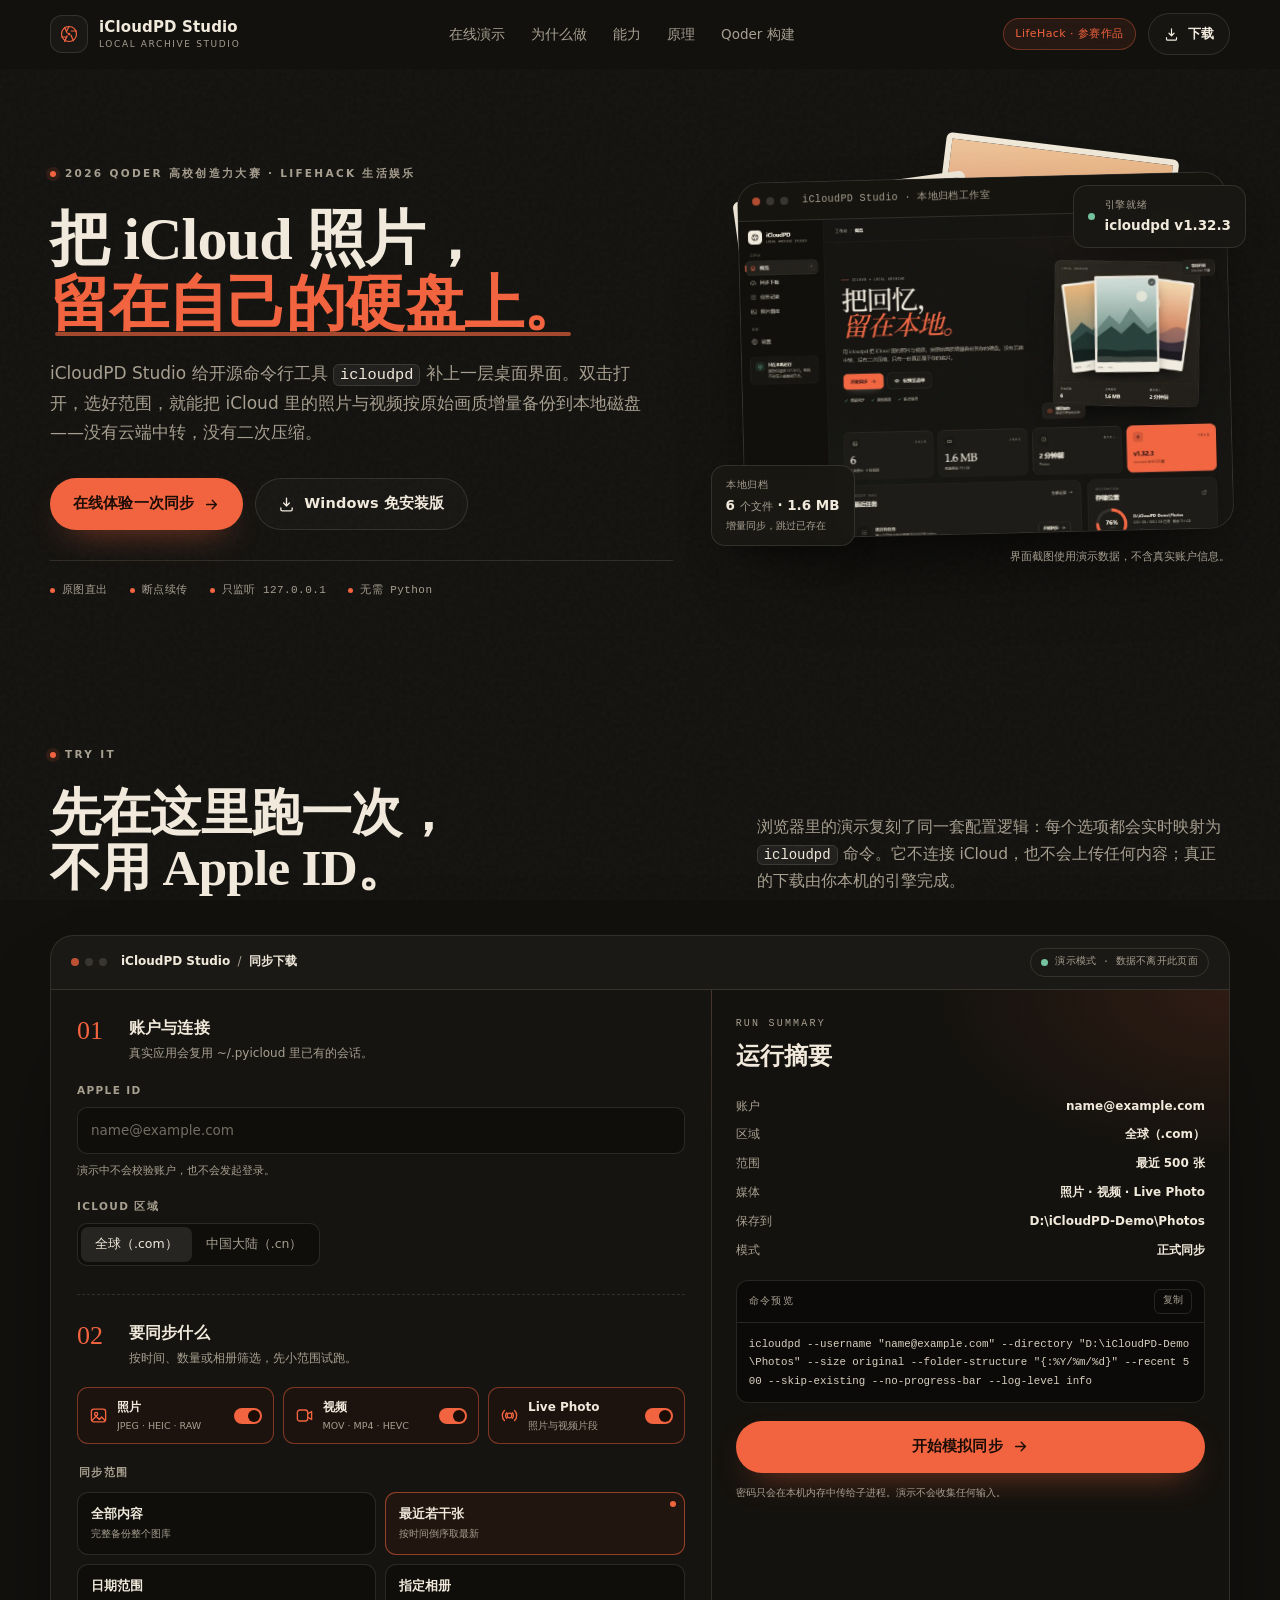
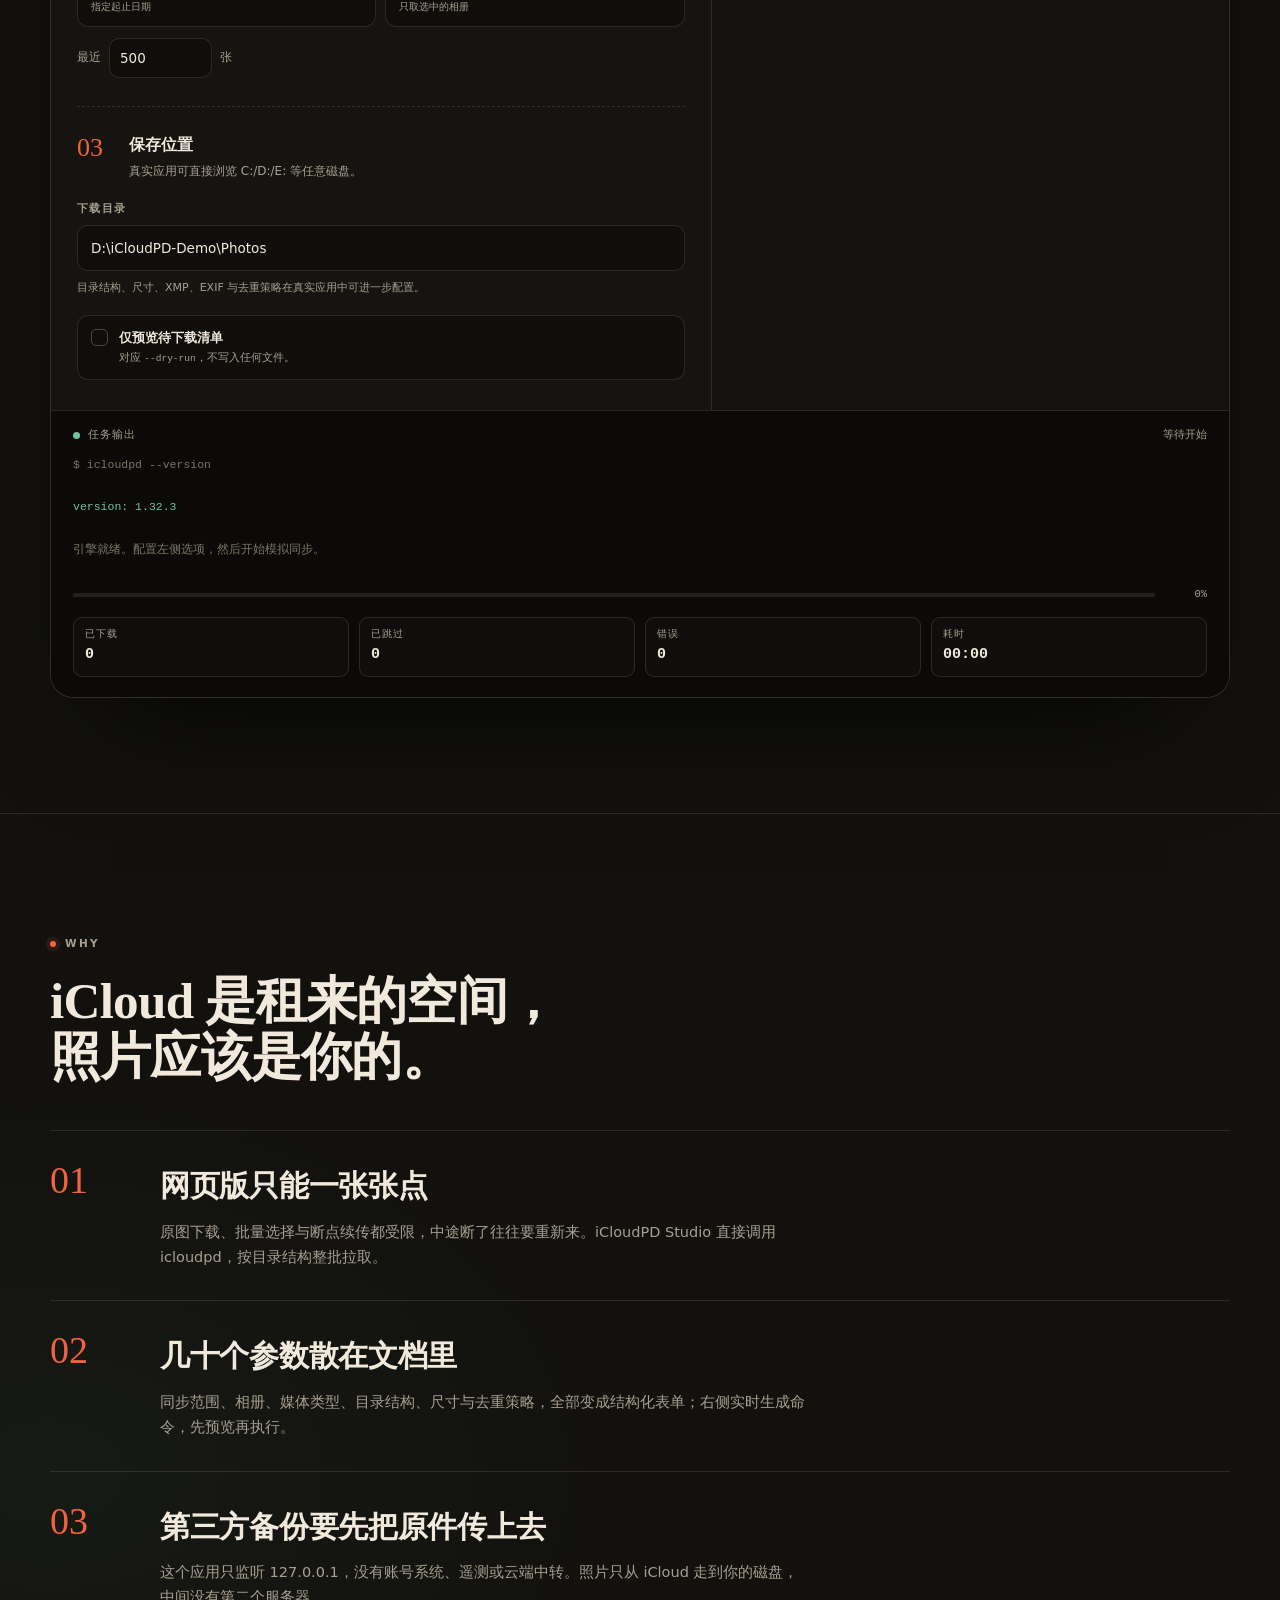
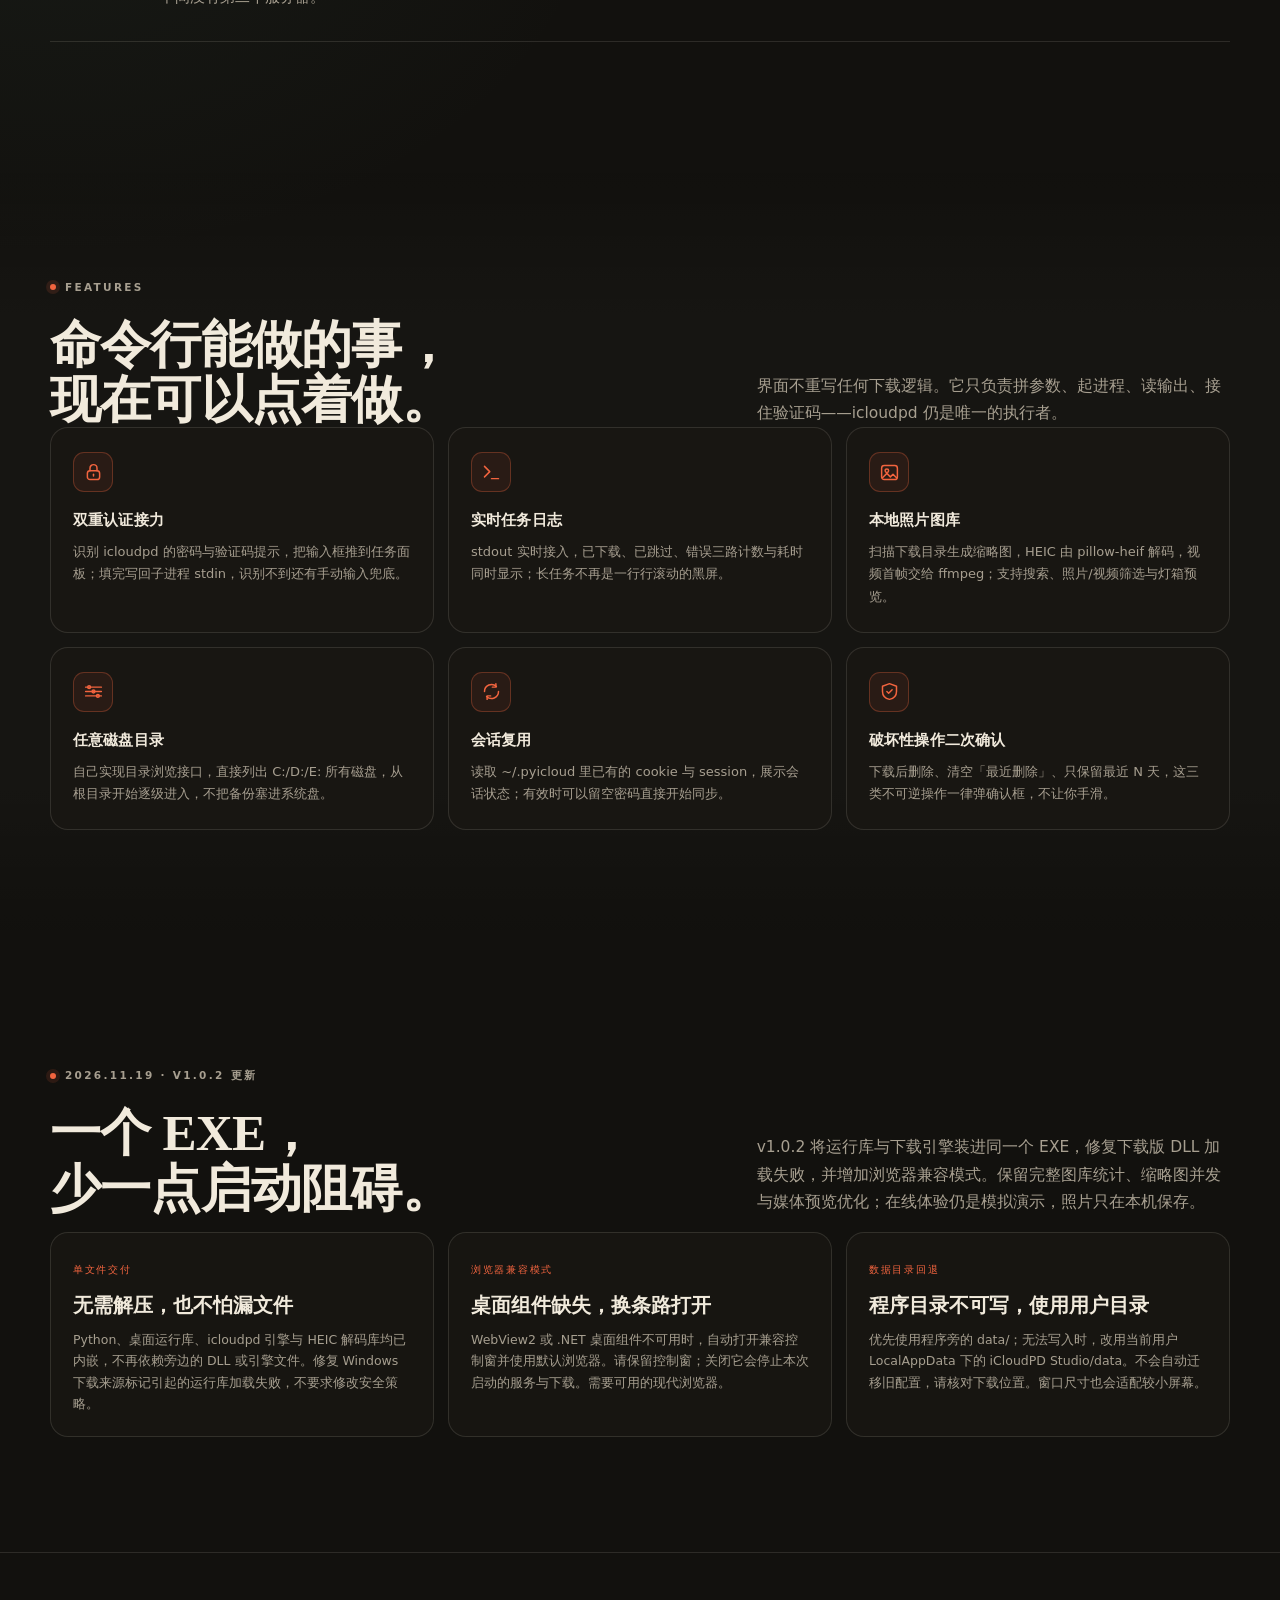
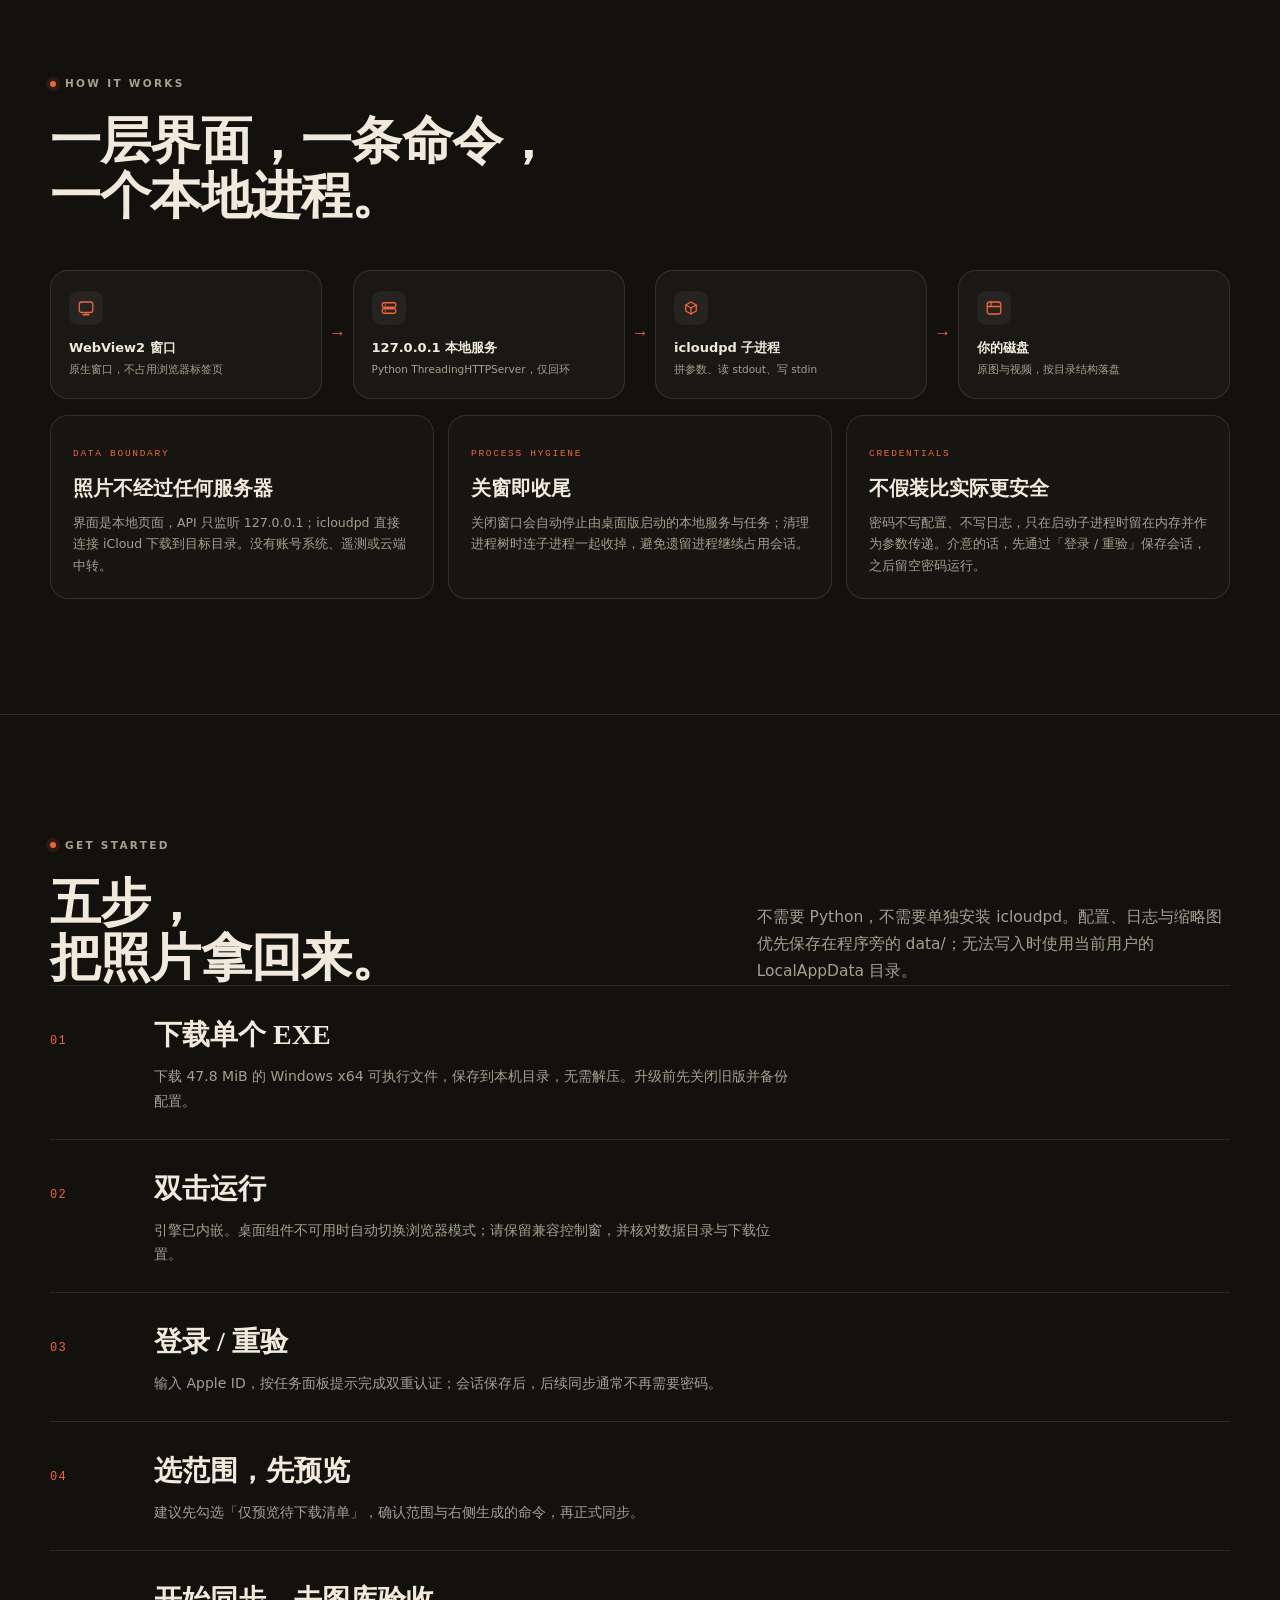
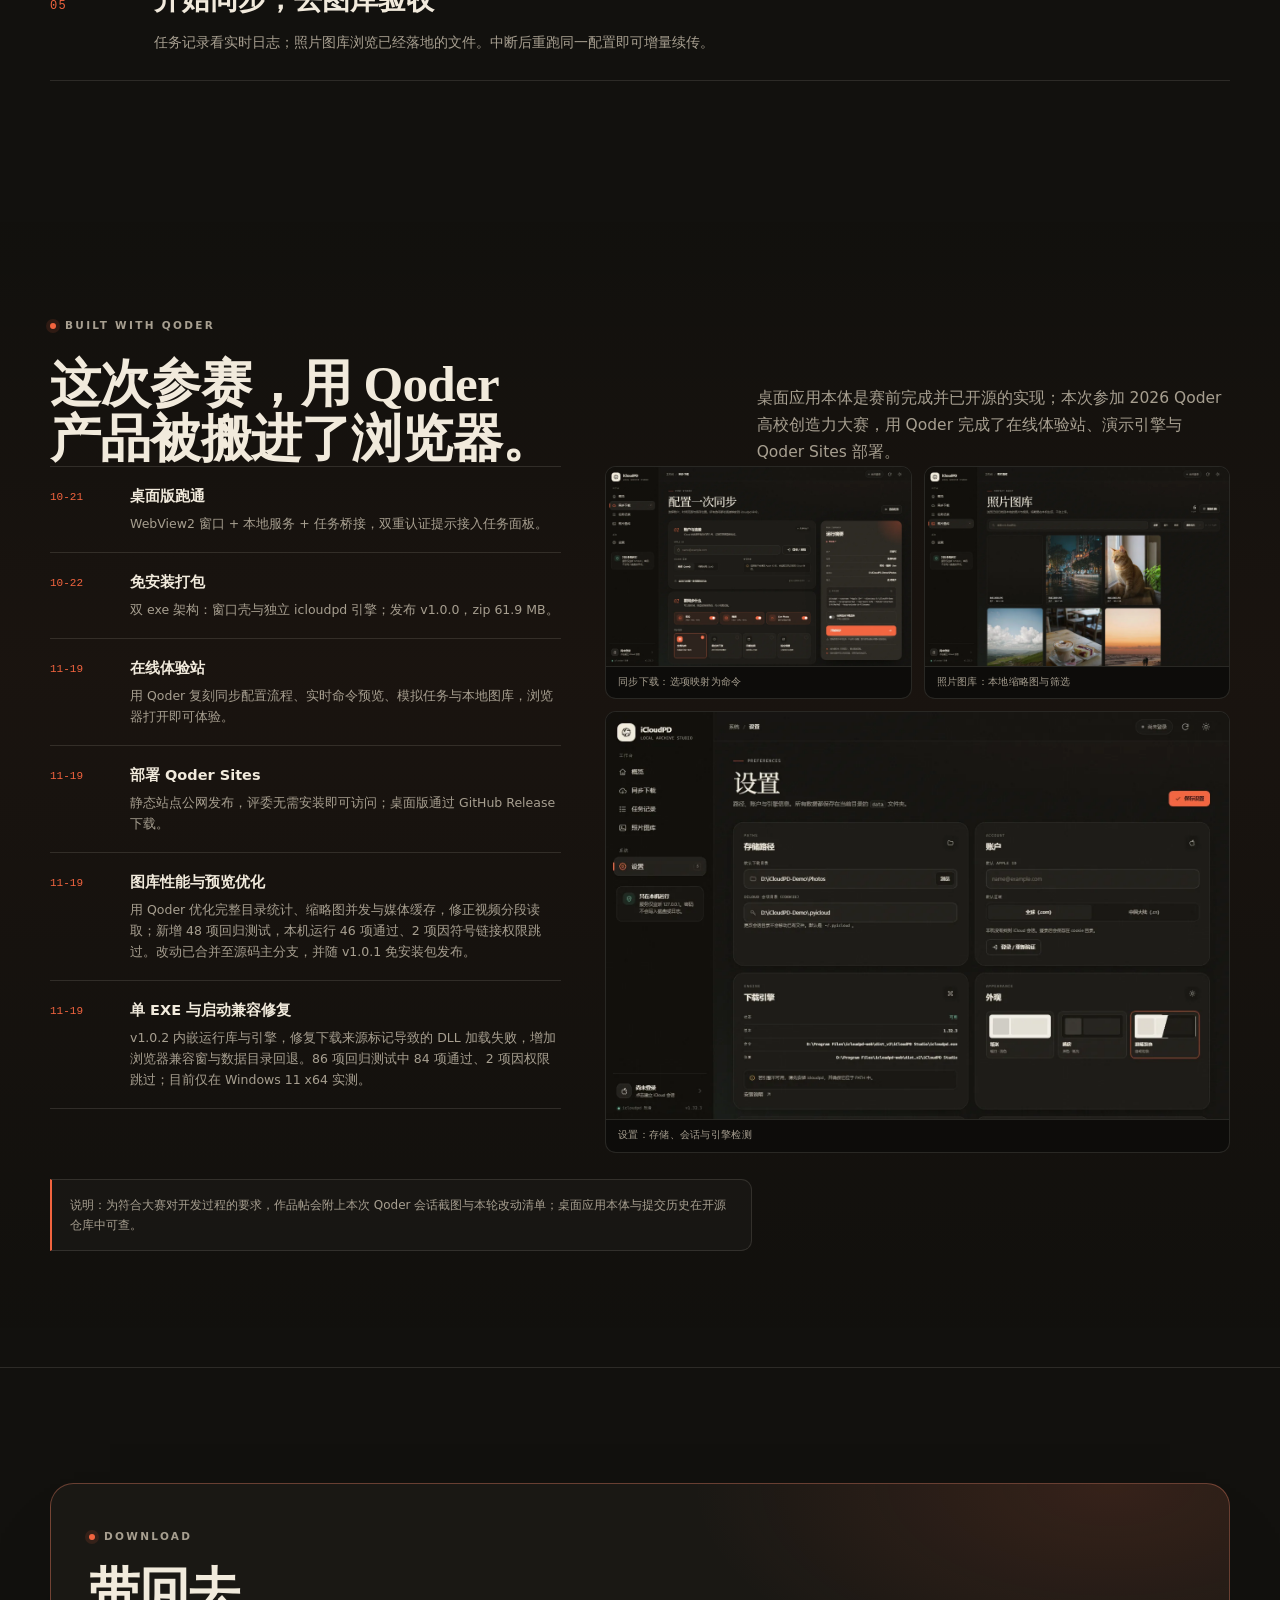
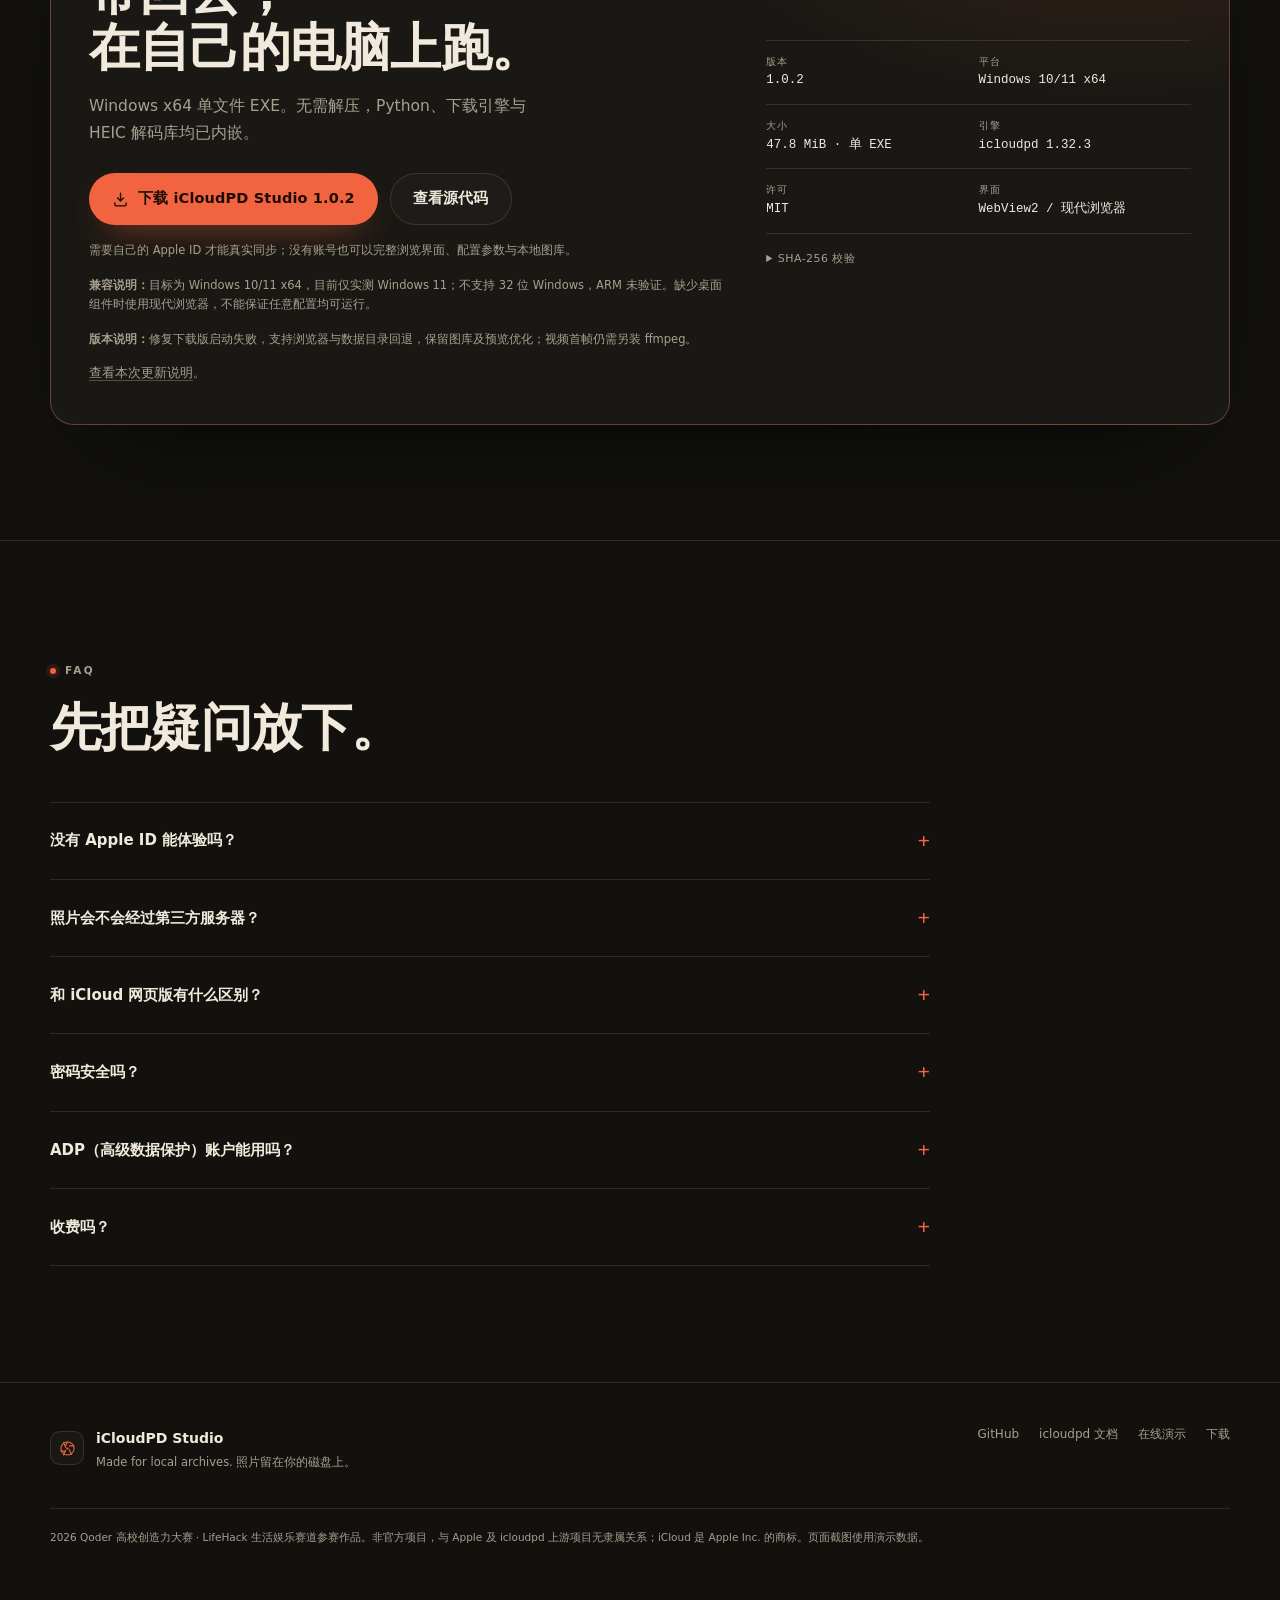
==== commit 754f0446: "fix: 发布 v1.0.2 单文件版并修复下载后启动失败 内嵌运行库与引擎，在桌面组件缺失或程序目录不可写时提供兼容路径，并同步官网下载说明与回归测试。" ====
--- a/web/index.html
+++ b/web/index.html
@@ -426,26 +426,26 @@
     <div class="shell">
       <div class="section-head split">
         <div>
-          <p class="eyebrow"><span class="dot"></span> 2026.11.19 · v1.0.1 更新</p>
-          <h2 id="updates-title">图库更大，<br>浏览更轻。</h2>
-        </div>
-        <p class="section-lede">这轮优化已包含在 v1.0.1 免安装包中，作用于本机图库与媒体预览，不改变照片只在本机保存的边界。在线体验仍是模拟演示；下载最新版即可在自己的电脑上使用这些改进。</p>
+          <p class="eyebrow"><span class="dot"></span> 2026.11.19 · v1.0.2 更新</p>
+          <h2 id="updates-title">一个 EXE，<br>少一点启动阻碍。</h2>
+        </div>
+        <p class="section-lede">v1.0.2 将运行库与下载引擎装进同一个 EXE，修复下载版 DLL 加载失败，并增加浏览器兼容模式。保留完整图库统计、缩略图并发与媒体预览优化；在线体验仍是模拟演示，照片只在本机保存。</p>
       </div>
       <div class="how-notes">
         <article class="note-card">
-          <span class="note-label">完整统计</span>
-          <h3>图库再大，也不漏算</h3>
-          <p>扫描完整下载目录，统计全部媒体的数量与体积；浏览索引保留最新 30,000 个文件，不限制实际备份数量。短时缓存减少重复扫描，手动刷新仍会重新读取目录。</p>
+          <span class="note-label">单文件交付</span>
+          <h3>无需解压，也不怕漏文件</h3>
+          <p>Python、桌面运行库、icloudpd 引擎与 HEIC 解码库均已内嵌，不再依赖旁边的 DLL 或引擎文件。修复 Windows 下载来源标记引起的运行库加载失败，不要求修改安全策略。</p>
         </article>
         <article class="note-card">
-          <span class="note-label">缩略图提速</span>
-          <h3>同一张图，不重复生成</h3>
-          <p>并发请求复用同一份缩略图，大尺寸 JPEG 在解码时先降采样；保留照片方向与透明背景处理，减少预览时的等待和重复计算。</p>
+          <span class="note-label">浏览器兼容模式</span>
+          <h3>桌面组件缺失，换条路打开</h3>
+          <p>WebView2 或 .NET 桌面组件不可用时，自动打开兼容控制窗并使用默认浏览器。请保留控制窗；关闭它会停止本次启动的服务与下载。需要可用的现代浏览器。</p>
         </article>
         <article class="note-card">
-          <span class="note-label">媒体预览</span>
-          <h3>文件更新，预览跟着更新</h3>
-          <p>文件变化后重新校验浏览器缓存，避免一直显示旧图；修正视频分段读取与拖动进度的边界处理。扫描、缩略图和媒体接口均已补充回归测试。</p>
+          <span class="note-label">数据目录回退</span>
+          <h3>程序目录不可写，使用用户目录</h3>
+          <p>优先使用程序旁的 data/；无法写入时，改用当前用户 LocalAppData 下的 iCloudPD Studio/data。不会自动迁移旧配置，请核对下载位置。窗口尺寸也会适配较小屏幕。</p>
         </article>
       </div>
     </div>
@@ -513,12 +513,12 @@
           <p class="eyebrow"><span class="dot"></span> GET STARTED</p>
           <h2>五步，<br>把照片拿回来。</h2>
         </div>
-        <p class="section-lede">不需要 Python，不需要单独安装 icloudpd。首次运行会在程序旁边生成 data/ 目录，保存配置、日志与缩略图缓存。</p>
+        <p class="section-lede">不需要 Python，不需要单独安装 icloudpd。配置、日志与缩略图优先保存在程序旁的 data/；无法写入时使用当前用户的 LocalAppData 目录。</p>
       </div>
 
       <ol class="steps">
-        <li><span class="step-num">01</span><div><h3>下载并解压</h3><p>下载 47.7 MiB 的 Windows 免安装包，解压到任意目录。不要在压缩包里直接双击运行。</p></div></li>
-        <li><span class="step-num">02</span><div><h3>双击 iCloudPD Studio.exe</h3><p>引擎已随包分发在同一个文件夹里。首次打开会在程序旁边生成 data/ 目录。</p></div></li>
+        <li><span class="step-num">01</span><div><h3>下载单个 EXE</h3><p>下载 47.8 MiB 的 Windows x64 可执行文件，保存到本机目录，无需解压。升级前先关闭旧版并备份配置。</p></div></li>
+        <li><span class="step-num">02</span><div><h3>双击运行</h3><p>引擎已内嵌。桌面组件不可用时自动切换浏览器模式；请保留兼容控制窗，并核对数据目录与下载位置。</p></div></li>
         <li><span class="step-num">03</span><div><h3>登录 / 重验</h3><p>输入 Apple ID，按任务面板提示完成双重认证；会话保存后，后续同步通常不再需要密码。</p></div></li>
         <li><span class="step-num">04</span><div><h3>选范围，先预览</h3><p>建议先勾选「仅预览待下载清单」，确认范围与右侧生成的命令，再正式同步。</p></div></li>
         <li><span class="step-num">05</span><div><h3>开始同步，去图库验收</h3><p>任务记录看实时日志；照片图库浏览已经落地的文件。中断后重跑同一配置即可增量续传。</p></div></li>
@@ -546,6 +546,7 @@
           <li><span class="time">11-19</span><div><h3>在线体验站</h3><p>用 Qoder 复刻同步配置流程、实时命令预览、模拟任务与本地图库，浏览器打开即可体验。</p></div></li>
           <li><span class="time">11-19</span><div><h3>部署 Qoder Sites</h3><p>静态站点公网发布，评委无需安装即可访问；桌面版通过 GitHub Release 下载。</p></div></li>
           <li><span class="time">11-19</span><div><h3>图库性能与预览优化</h3><p>用 Qoder 优化完整目录统计、缩略图并发与媒体缓存，修正视频分段读取；新增 48 项回归测试，本机运行 46 项通过、2 项因符号链接权限跳过。改动已合并至源码主分支，并随 v1.0.1 免安装包发布。</p></div></li>
+          <li><span class="time">11-19</span><div><h3>单 EXE 与启动兼容修复</h3><p>v1.0.2 内嵌运行库与引擎，修复下载来源标记导致的 DLL 加载失败，增加浏览器兼容窗与数据目录回退。86 项回归测试中 84 项通过、2 项因权限跳过；目前仅在 Windows 11 x64 实测。</p></div></li>
         </ol>
 
         <div class="shot-stack">
@@ -568,30 +569,31 @@
         <div class="download-main">
           <p class="eyebrow"><span class="dot"></span> DOWNLOAD</p>
           <h2>带回去，<br>在自己的电脑上跑。</h2>
-          <p class="section-lede">Windows x64 免安装版。解压后双击即可打开，引擎与 HEIC 解码库已随包分发。</p>
+          <p class="section-lede">Windows x64 单文件 EXE。无需解压，Python、下载引擎与 HEIC 解码库均已内嵌。</p>
           <div class="download-actions">
-            <a class="btn btn-primary" href="https://github.com/Niobium-41-nb/icloudpd-studio/releases/download/v1.0.1/iCloudPD-Studio-1.0.1-win64.zip" target="_blank" rel="noopener">
+            <a class="btn btn-primary" href="https://github.com/Niobium-41-nb/icloudpd-studio/releases/download/v1.0.2/iCloudPD-Studio-1.0.2-win64.exe" target="_blank" rel="noopener">
               <svg viewBox="0 0 24 24" aria-hidden="true"><path d="M12 3v11m0 0 4-4m-4 4-4-4M4 17v2a2 2 0 0 0 2 2h12a2 2 0 0 0 2-2v-2"/></svg>
-              下载 iCloudPD Studio 1.0.1
+              下载 iCloudPD Studio 1.0.2
             </a>
             <a class="btn btn-ghost" href="https://github.com/Niobium-41-nb/icloudpd-studio" target="_blank" rel="noopener">查看源代码</a>
           </div>
           <p class="download-note">需要自己的 Apple ID 才能真实同步；没有账号也可以完整浏览界面、配置参数与本地图库。</p>
-          <p class="download-note"><strong>版本说明：</strong>v1.0.1 已包含完整图库统计、缩略图并发复用与媒体预览修复，无需配置 Python 环境；<a class="text-btn" href="#updates">查看本次更新说明</a>。</p>
+          <p class="download-note"><strong>兼容说明：</strong>目标为 Windows 10/11 x64，目前仅实测 Windows 11；不支持 32 位 Windows，ARM 未验证。缺少桌面组件时使用现代浏览器，不能保证任意配置均可运行。</p>
+          <p class="download-note"><strong>版本说明：</strong>修复下载版启动失败，支持浏览器与数据目录回退，保留图库及预览优化；视频首帧仍需另装 ffmpeg。<a class="text-btn" href="#updates">查看本次更新说明</a>。</p>
         </div>
 
         <div class="download-meta">
           <dl>
-            <div><dt>版本</dt><dd>1.0.1</dd></div>
-            <div><dt>平台</dt><dd>Windows x64</dd></div>
-            <div><dt>大小</dt><dd>47.7 MiB</dd></div>
+            <div><dt>版本</dt><dd>1.0.2</dd></div>
+            <div><dt>平台</dt><dd>Windows 10/11 x64</dd></div>
+            <div><dt>大小</dt><dd>47.8 MiB · 单 EXE</dd></div>
             <div><dt>引擎</dt><dd>icloudpd 1.32.3</dd></div>
             <div><dt>许可</dt><dd>MIT</dd></div>
-            <div><dt>依赖</dt><dd>WebView2 Runtime</dd></div>
+            <div><dt>界面</dt><dd>WebView2 / 现代浏览器</dd></div>
           </dl>
           <details class="checksum">
             <summary>SHA-256 校验</summary>
-            <code>da40fc41a8921d3519558cfc4f8c71ca04eae77403d4cb9397bb20e5a7e4da01</code>
+            <code>8ecc333c2c9e24db026a48dc295cff126b6b5b682f6fa1b6d06f526b8b0acfc9</code>
           </details>
         </div>
       </div>
